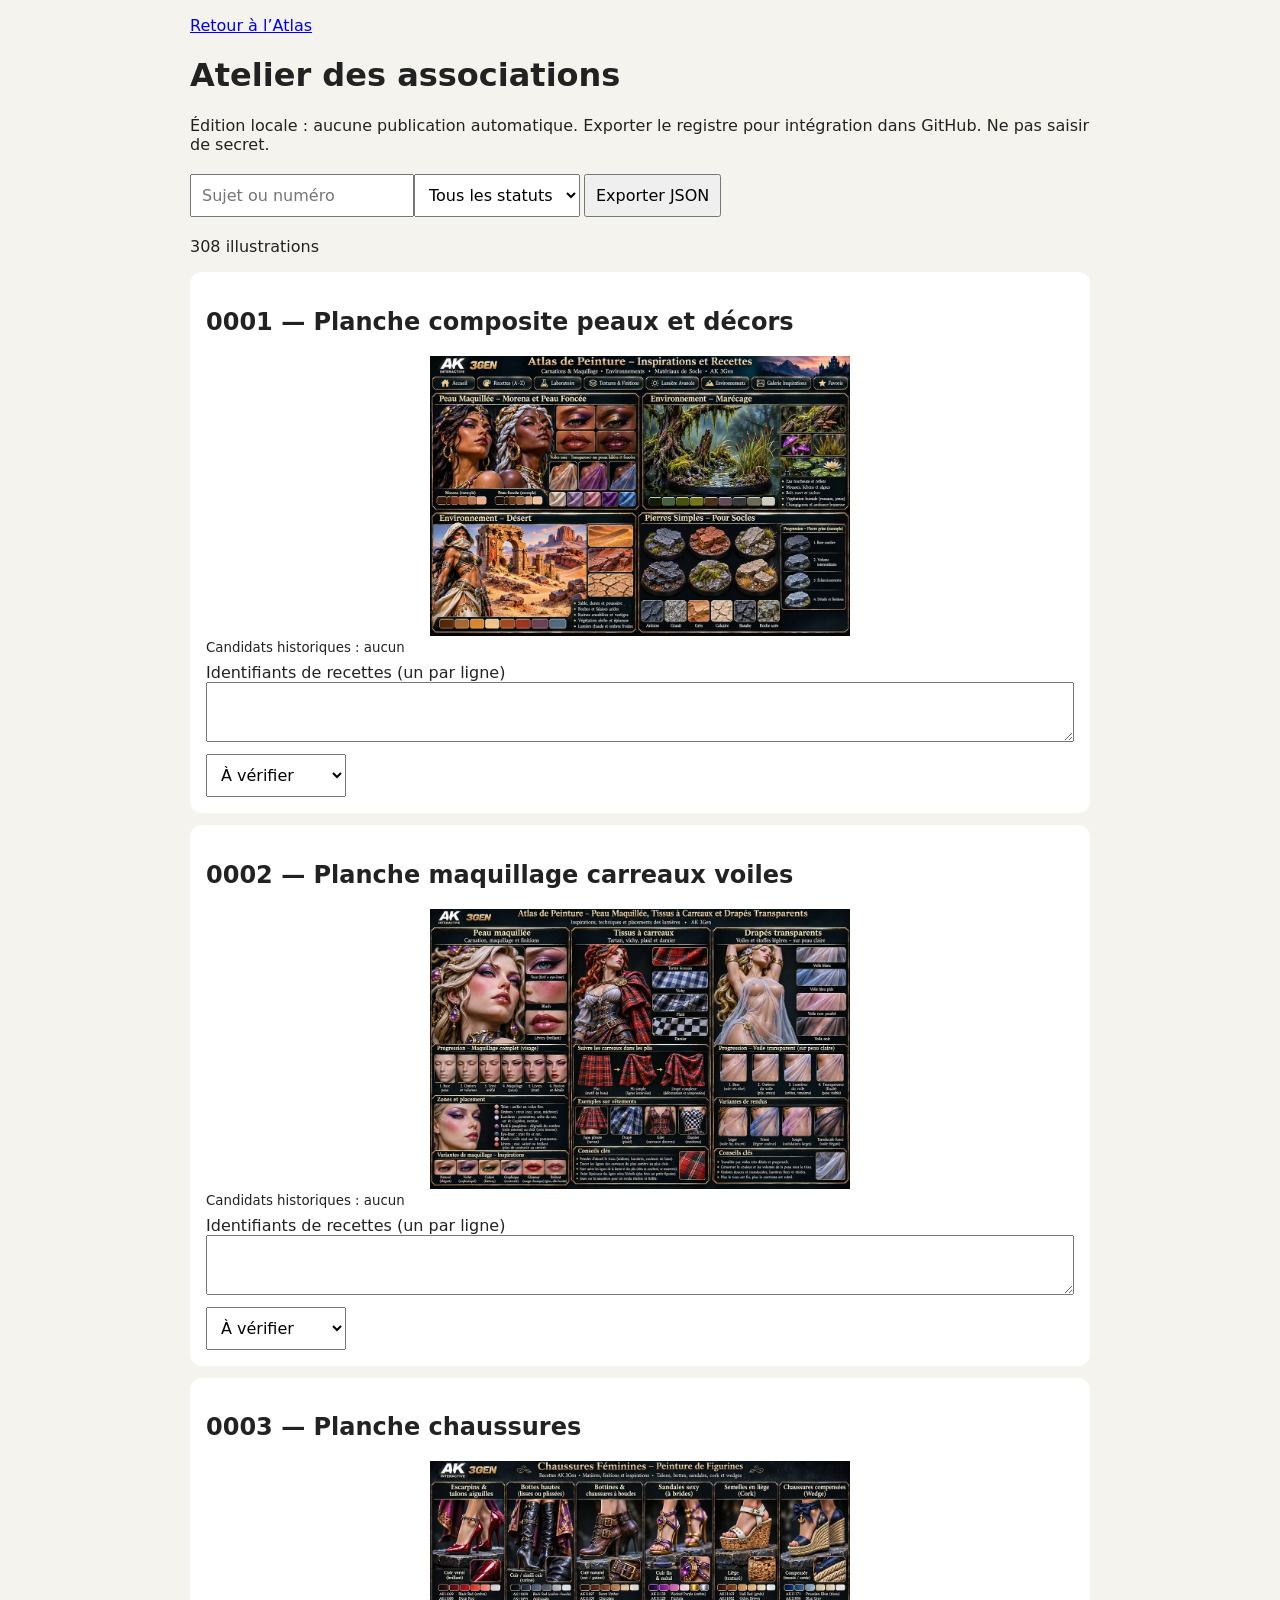
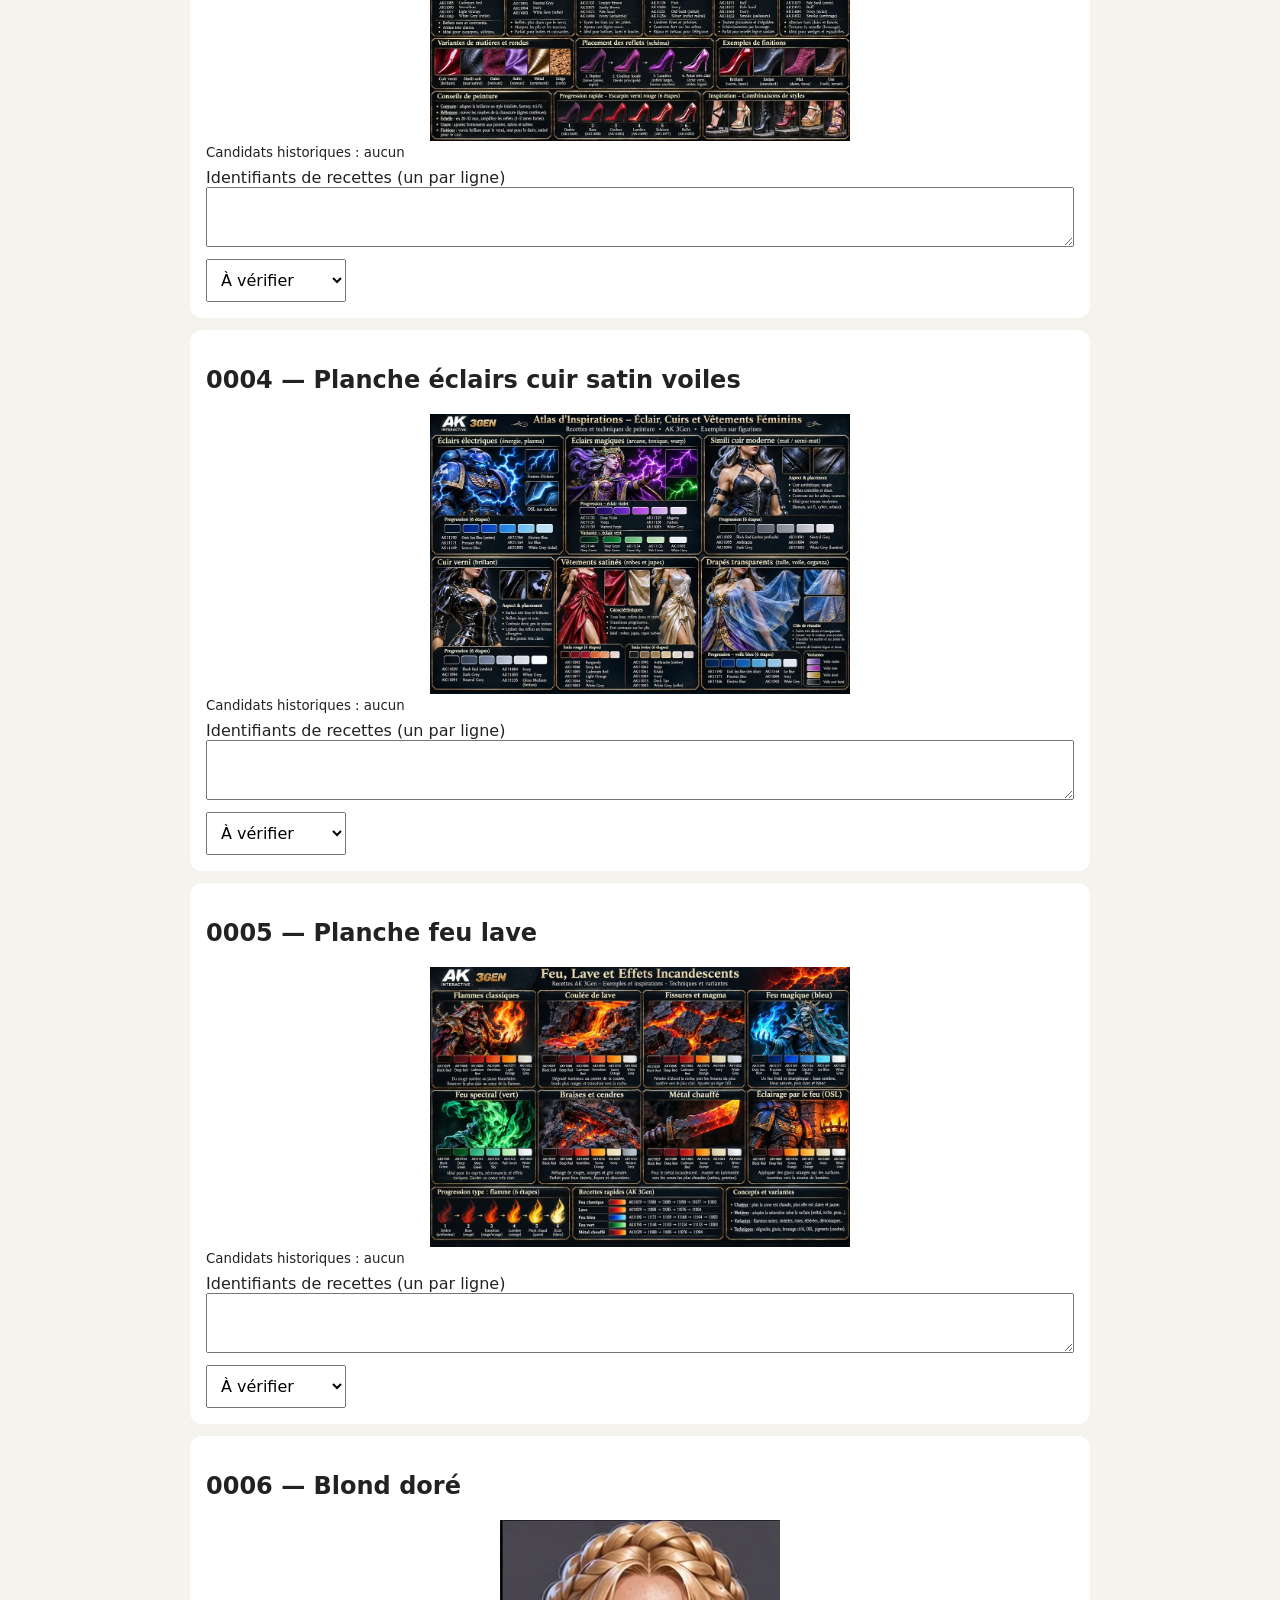
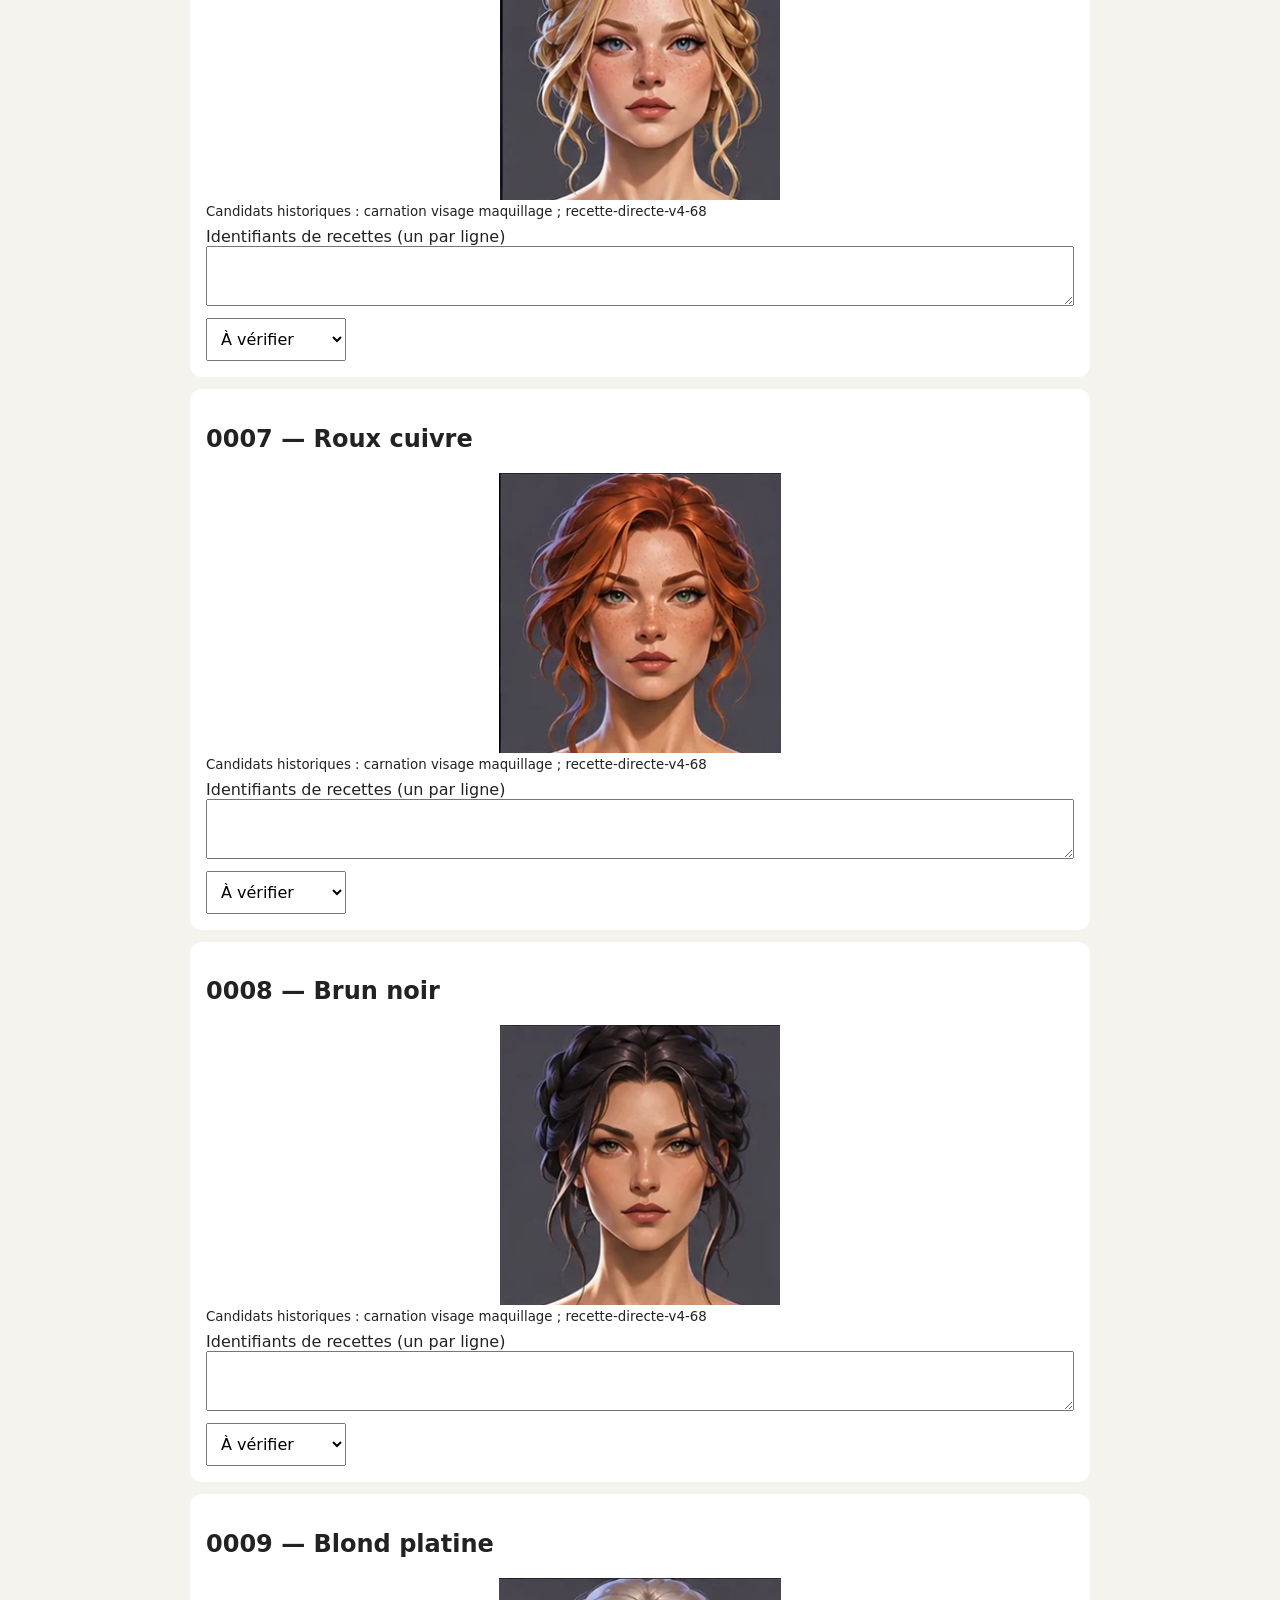
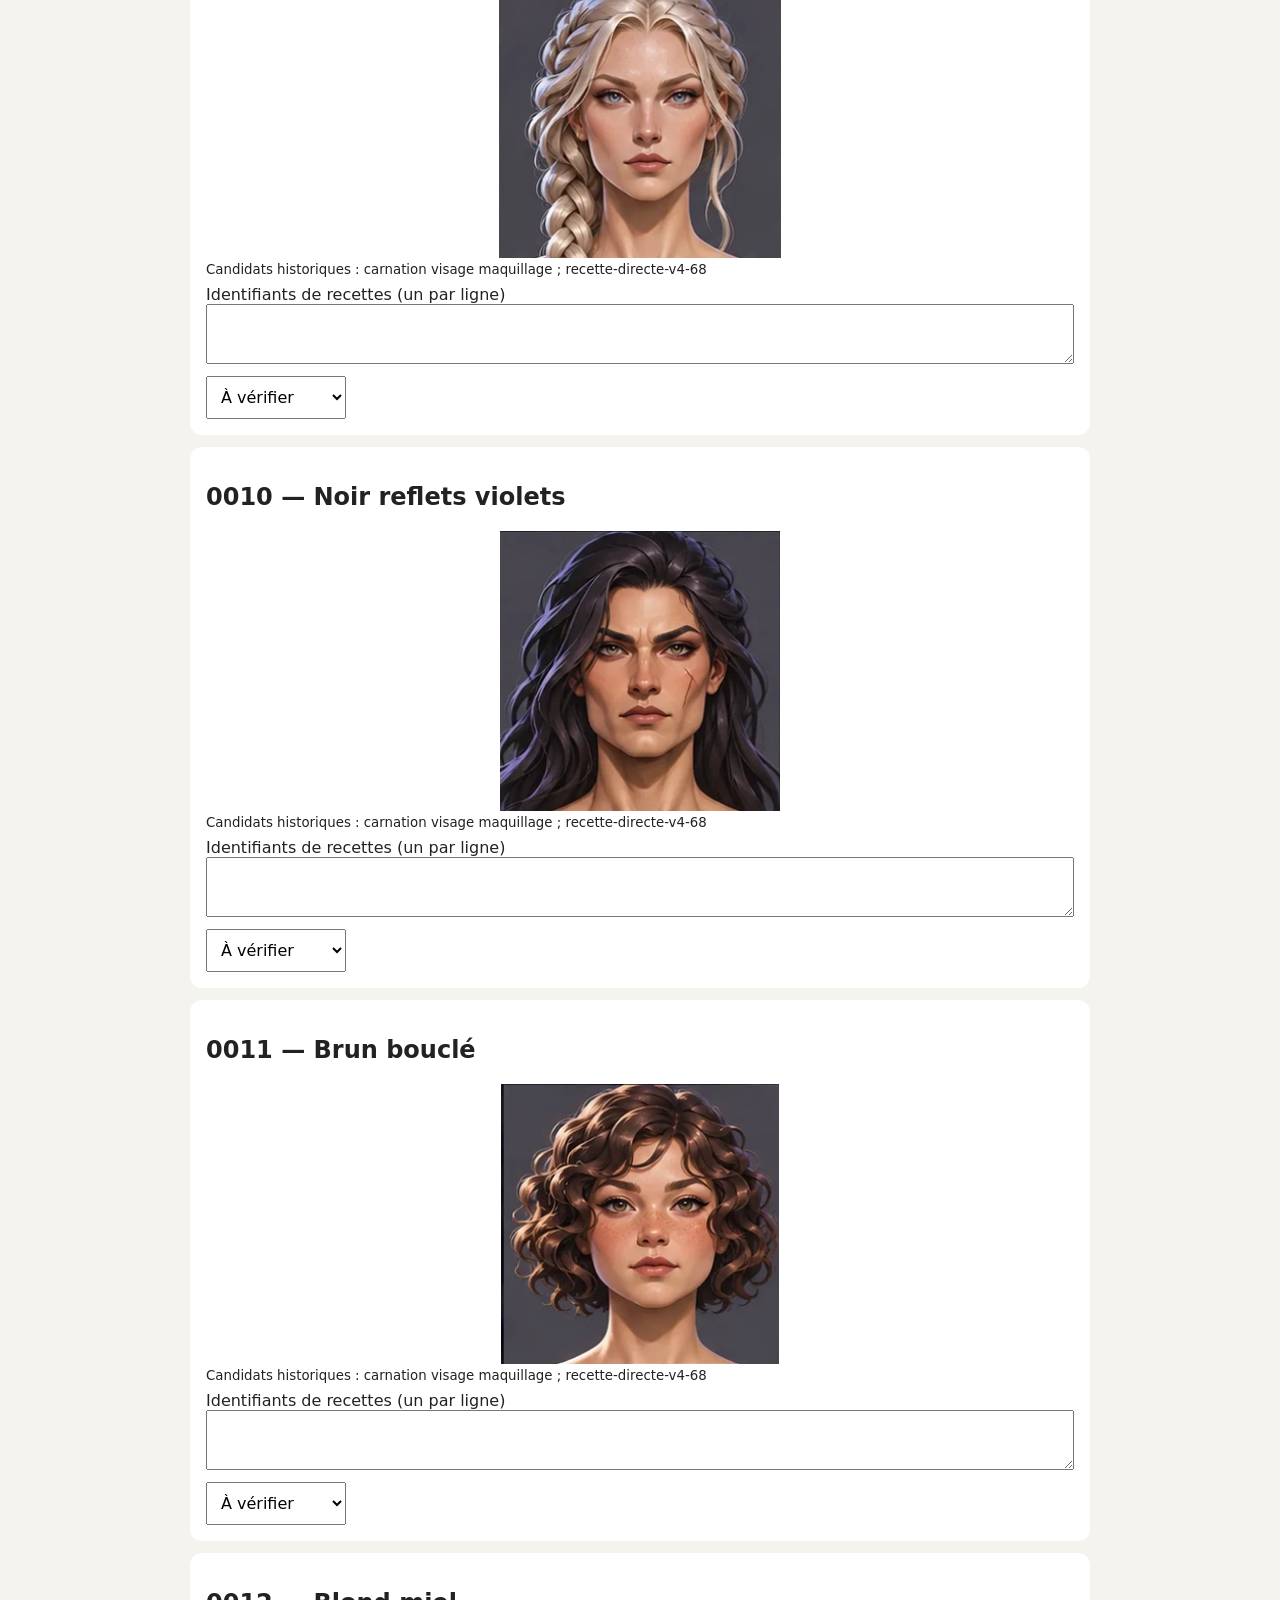
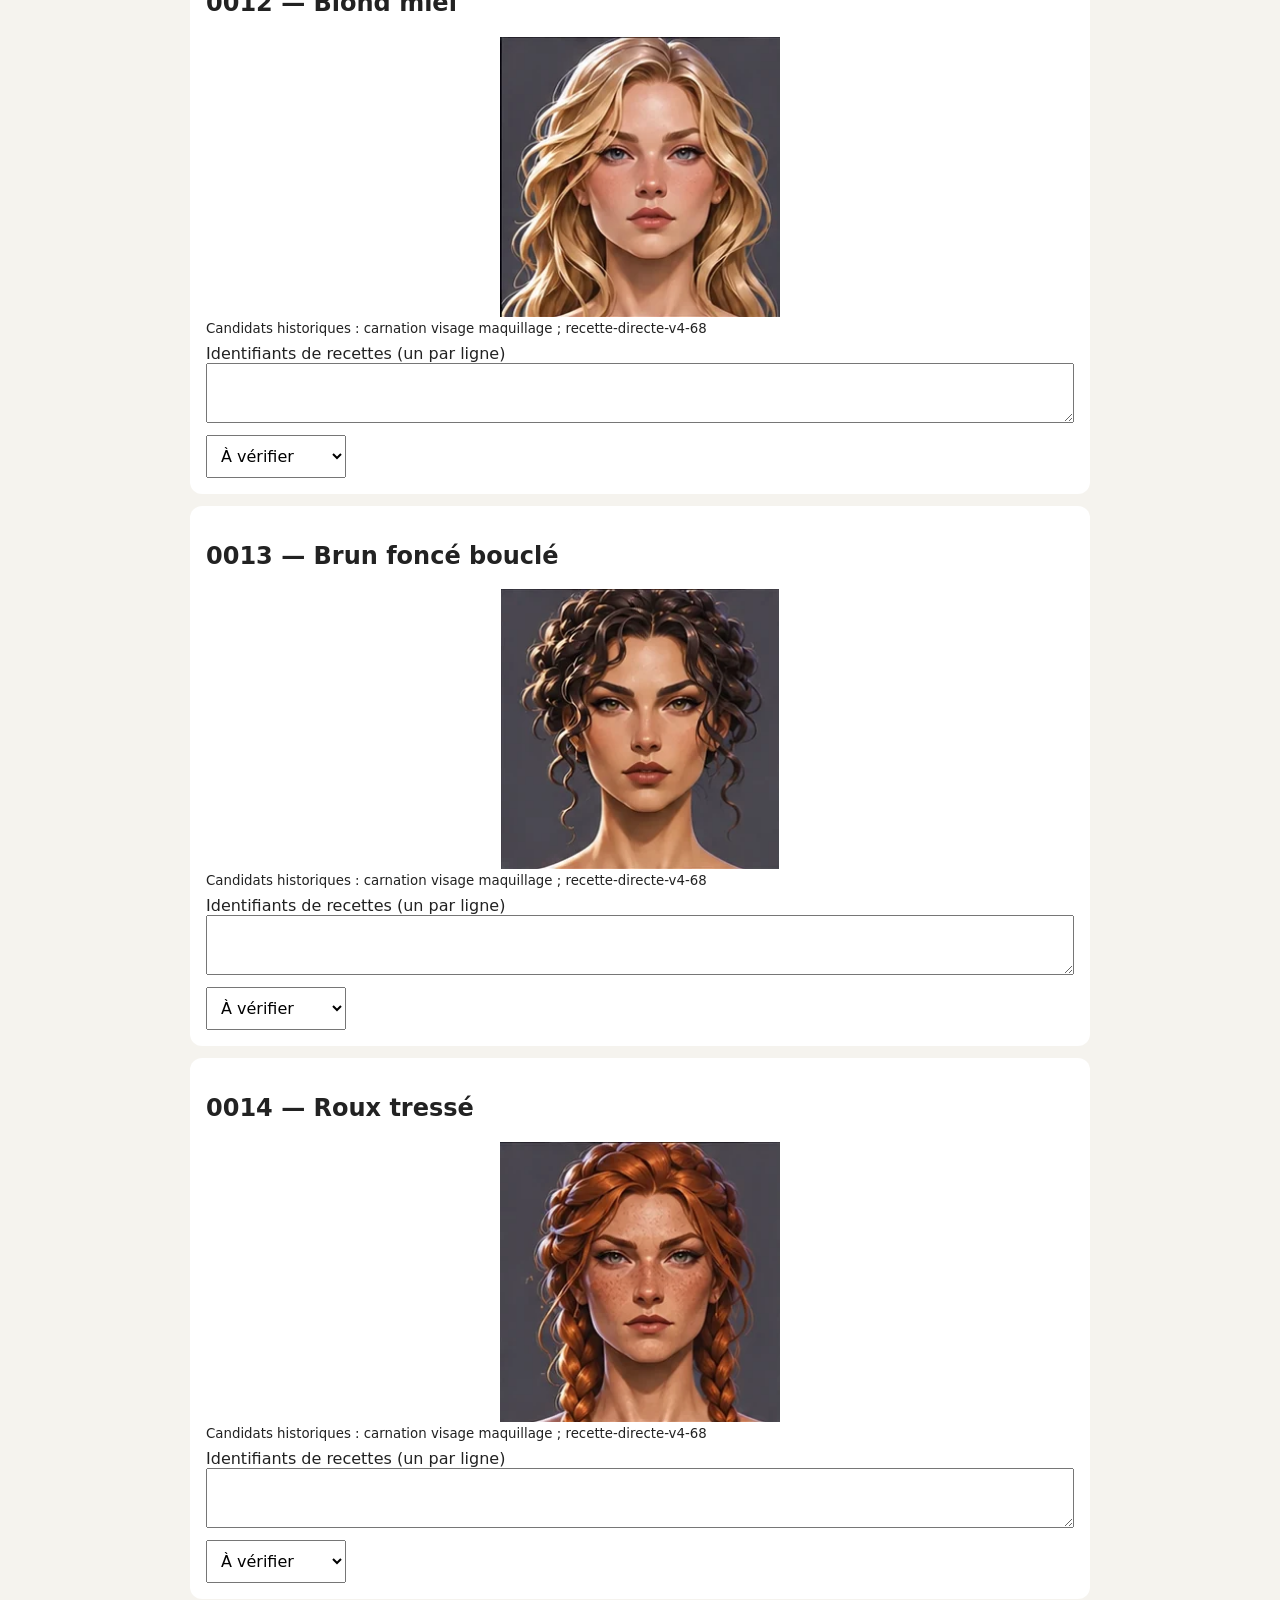
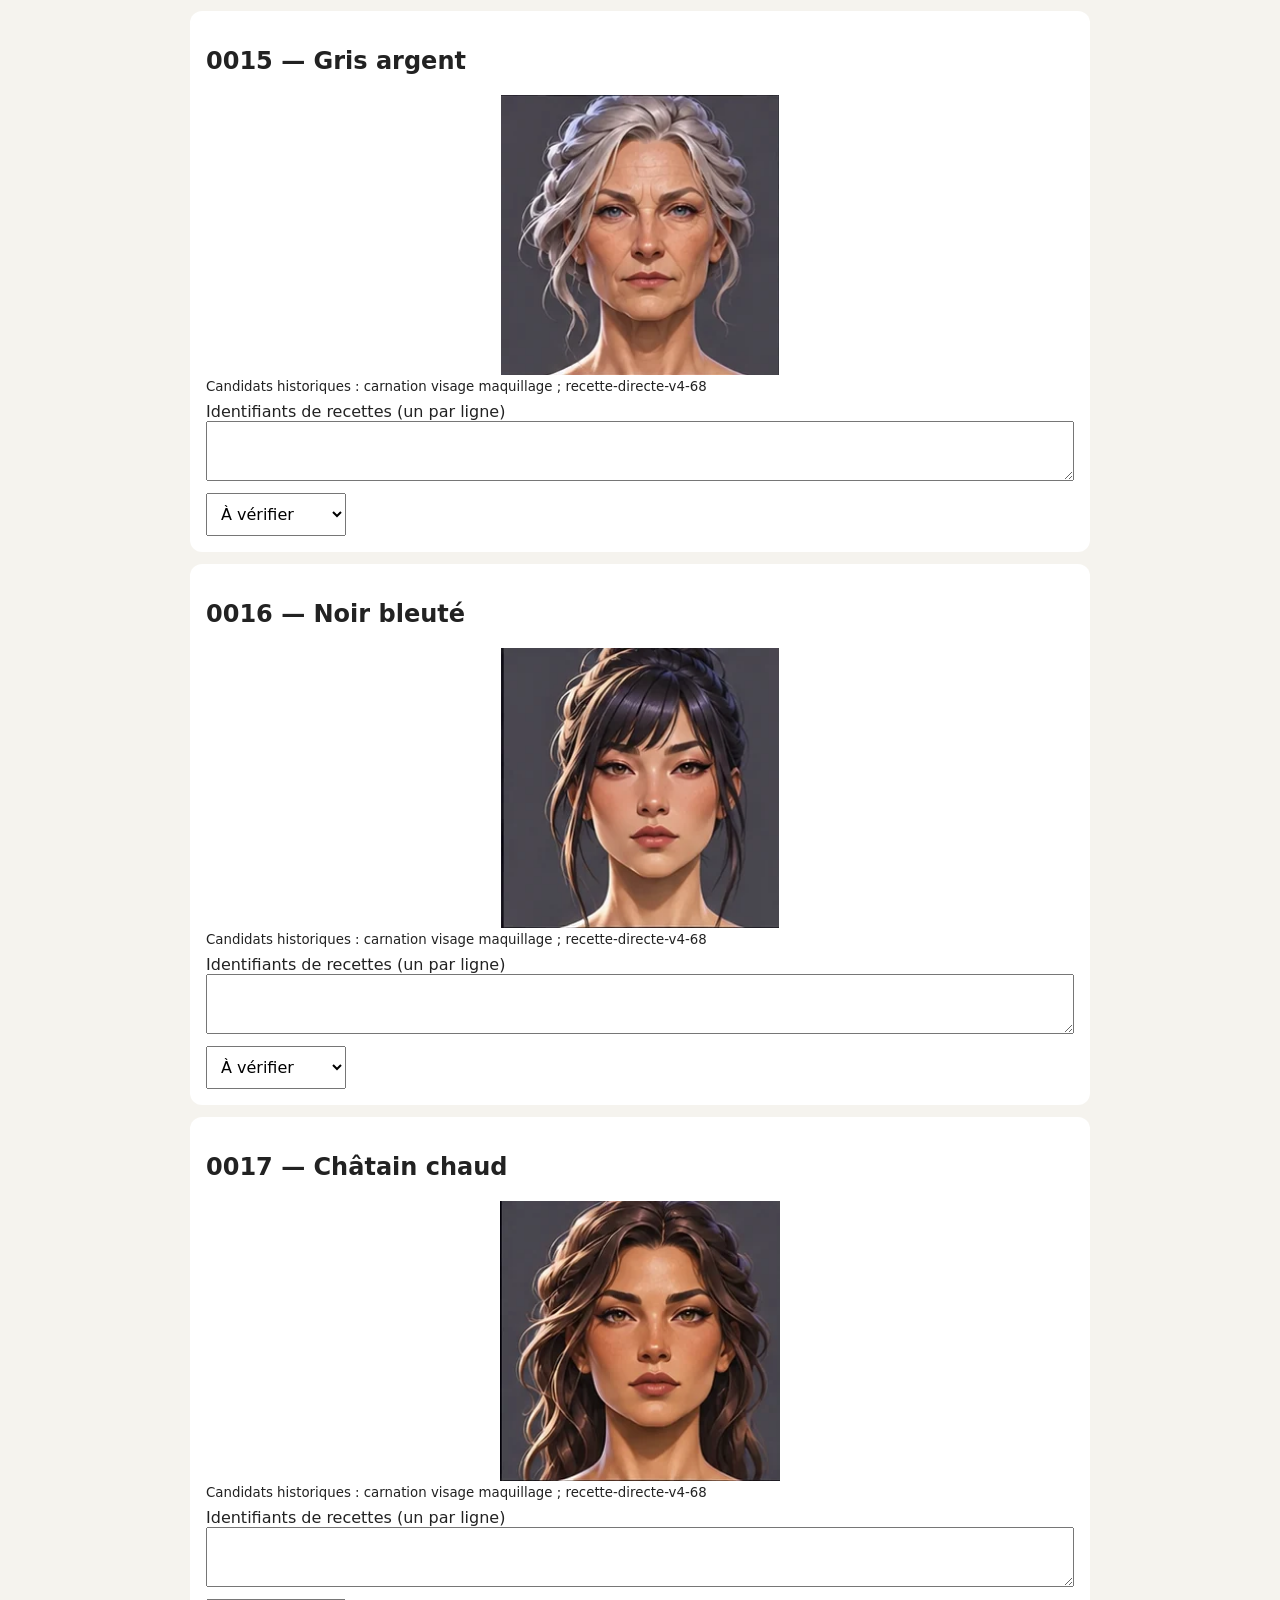
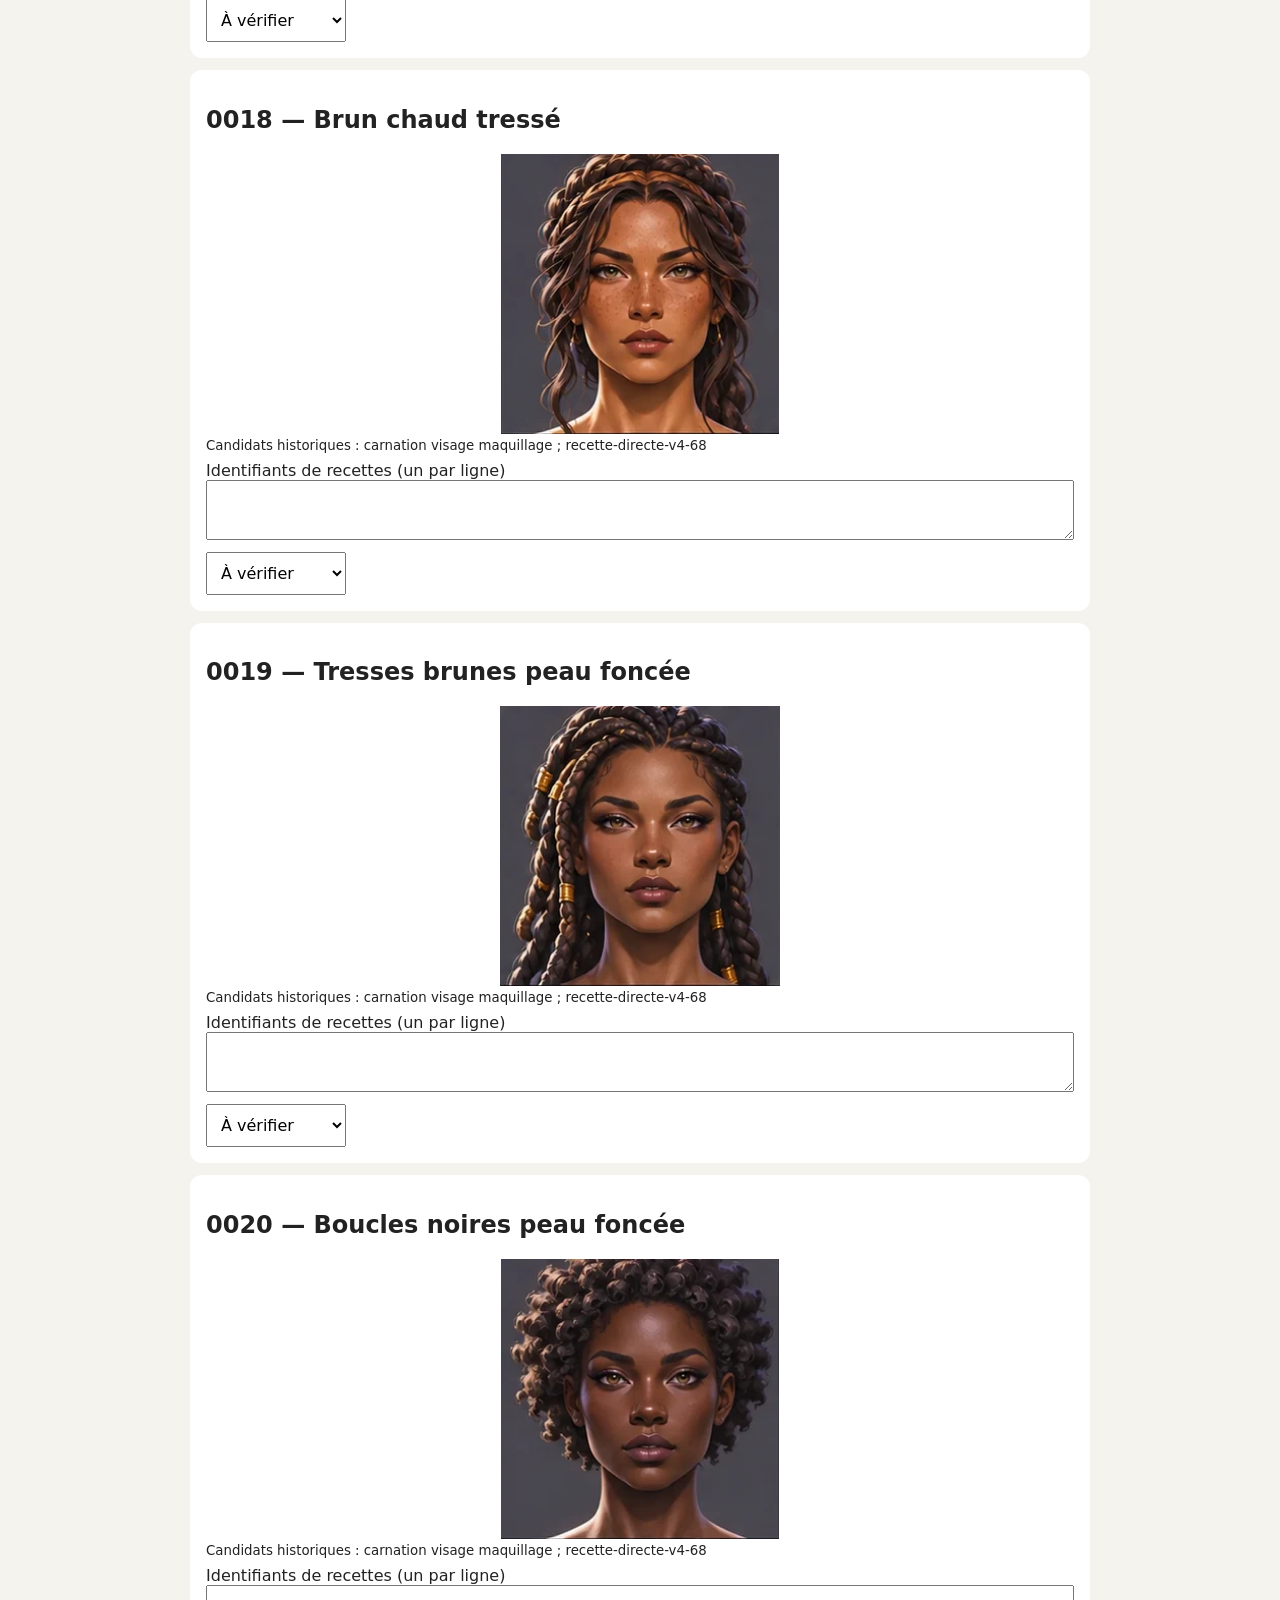
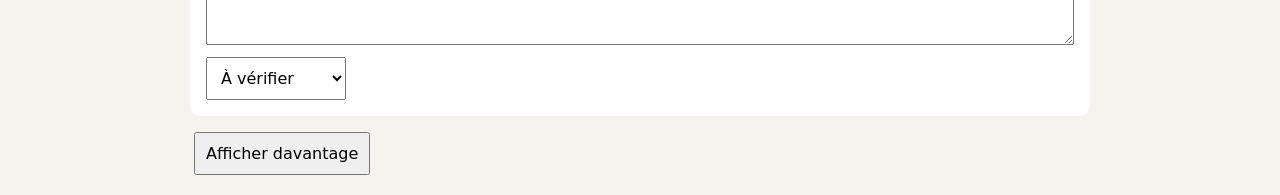
==== atelier.html @ 179d9ee2 "V10: atelier local mobile de gestion des associations et export JSON" ====
<!doctype html><html lang="fr"><meta charset="utf-8"><meta name="viewport" content="width=device-width,initial-scale=1"><title>Atelier — associations Atlas</title><style>body{font:16px system-ui;background:#f5f3ee;color:#222;margin:16px}main{max-width:900px;margin:auto}input,select,button,textarea{font:inherit;padding:10px;max-width:100%;box-sizing:border-box}article{background:white;padding:16px;border-radius:12px;margin:12px 0}img{width:100%;max-height:280px;object-fit:contain}label{display:block;margin:8px 0}textarea{width:100%}button{margin:4px}small{display:block}</style><main><a href="index.html">Retour à l’Atlas</a><h1>Atelier des associations</h1><p>Édition locale : aucune publication automatique. Exporter le registre pour intégration dans GitHub. Ne pas saisir de secret.</p><input id="q" placeholder="Sujet ou numéro"><select id="filter"><option value="">Tous les statuts</option><option value="a_verifier">À vérifier</option><option value="a_completer">À compléter</option><option value="associee">Associée</option><option value="testee">Testée</option><option value="validee">Validée</option></select><button id="export">Exporter JSON</button><p id="count"></p><section id="list"></section><button id="more">Afficher davantage</button></main><script>
(async()=>{const $=id=>document.getElementById(id);let data;try{const response=await fetch('data/illustration-registry.json');if(!response.ok)throw Error(response.status);data=await response.json();const draft=localStorage.getItem('atlas-v10-registry-draft');if(draft){const parsed=JSON.parse(draft);if(parsed.schema===data.schema&&parsed.records.length===data.records.length)data=parsed;}}catch(e){$('count').textContent='Chargement impossible : '+e.message;return;}let limit=20;const save=()=>{try{localStorage.setItem('atlas-v10-registry-draft',JSON.stringify(data));}catch(e){$('count').textContent='Stockage local indisponible : exporter avant de quitter.';}};const statuses={a_verifier:'À vérifier',a_completer:'À compléter',associee:'Associée',testee:'Testée',validee:'Validée'};function render(){const q=$('q').value.toLowerCase();const rows=data.records.filter(r=>(r.id+' '+r.subject).toLowerCase().includes(q)&&(!$('filter').value||r.status===$('filter').value));$('count').textContent=rows.length+' illustrations';$('list').replaceChildren();for(const r of rows.slice(0,limit)){const a=document.createElement('article'),h=document.createElement('h2');h.textContent=r.assetPrefix+' — '+r.subject;a.append(h);for(const src of r.assets){const im=document.createElement('img');im.src=src;im.alt=r.subject;im.loading='lazy';a.append(im);}const c=document.createElement('small');c.textContent='Candidats historiques : '+(r.legacyCandidates.map(x=>x.anchor||x.query).join(' ; ')||'aucun');a.append(c);const l=document.createElement('label');l.textContent='Identifiants de recettes (un par ligne)';const input=document.createElement('textarea');input.value=r.recipeIds.join('\n');input.onchange=()=>{r.recipeIds=input.value.split('\n').map(x=>x.trim()).filter(Boolean);save();};l.append(input);a.append(l);const st=document.createElement('select');for(const [k,v] of Object.entries(statuses))st.add(new Option(v,k));st.value=r.status;st.onchange=()=>{r.status=st.value;save();};a.append(st);$('list').append(a);}$('more').hidden=rows.length<=limit;} $('q').oninput=$('filter').onchange=()=>{limit=20;render();};$('more').onclick=()=>{limit+=20;render();};$('export').onclick=()=>{const url=URL.createObjectURL(new Blob([JSON.stringify(data,null,2)],{type:'application/json'}));const a=document.createElement('a');a.href=url;a.download='illustration-registry.json';a.click();setTimeout(()=>URL.revokeObjectURL(url),1000);};render();})();
</script></html>
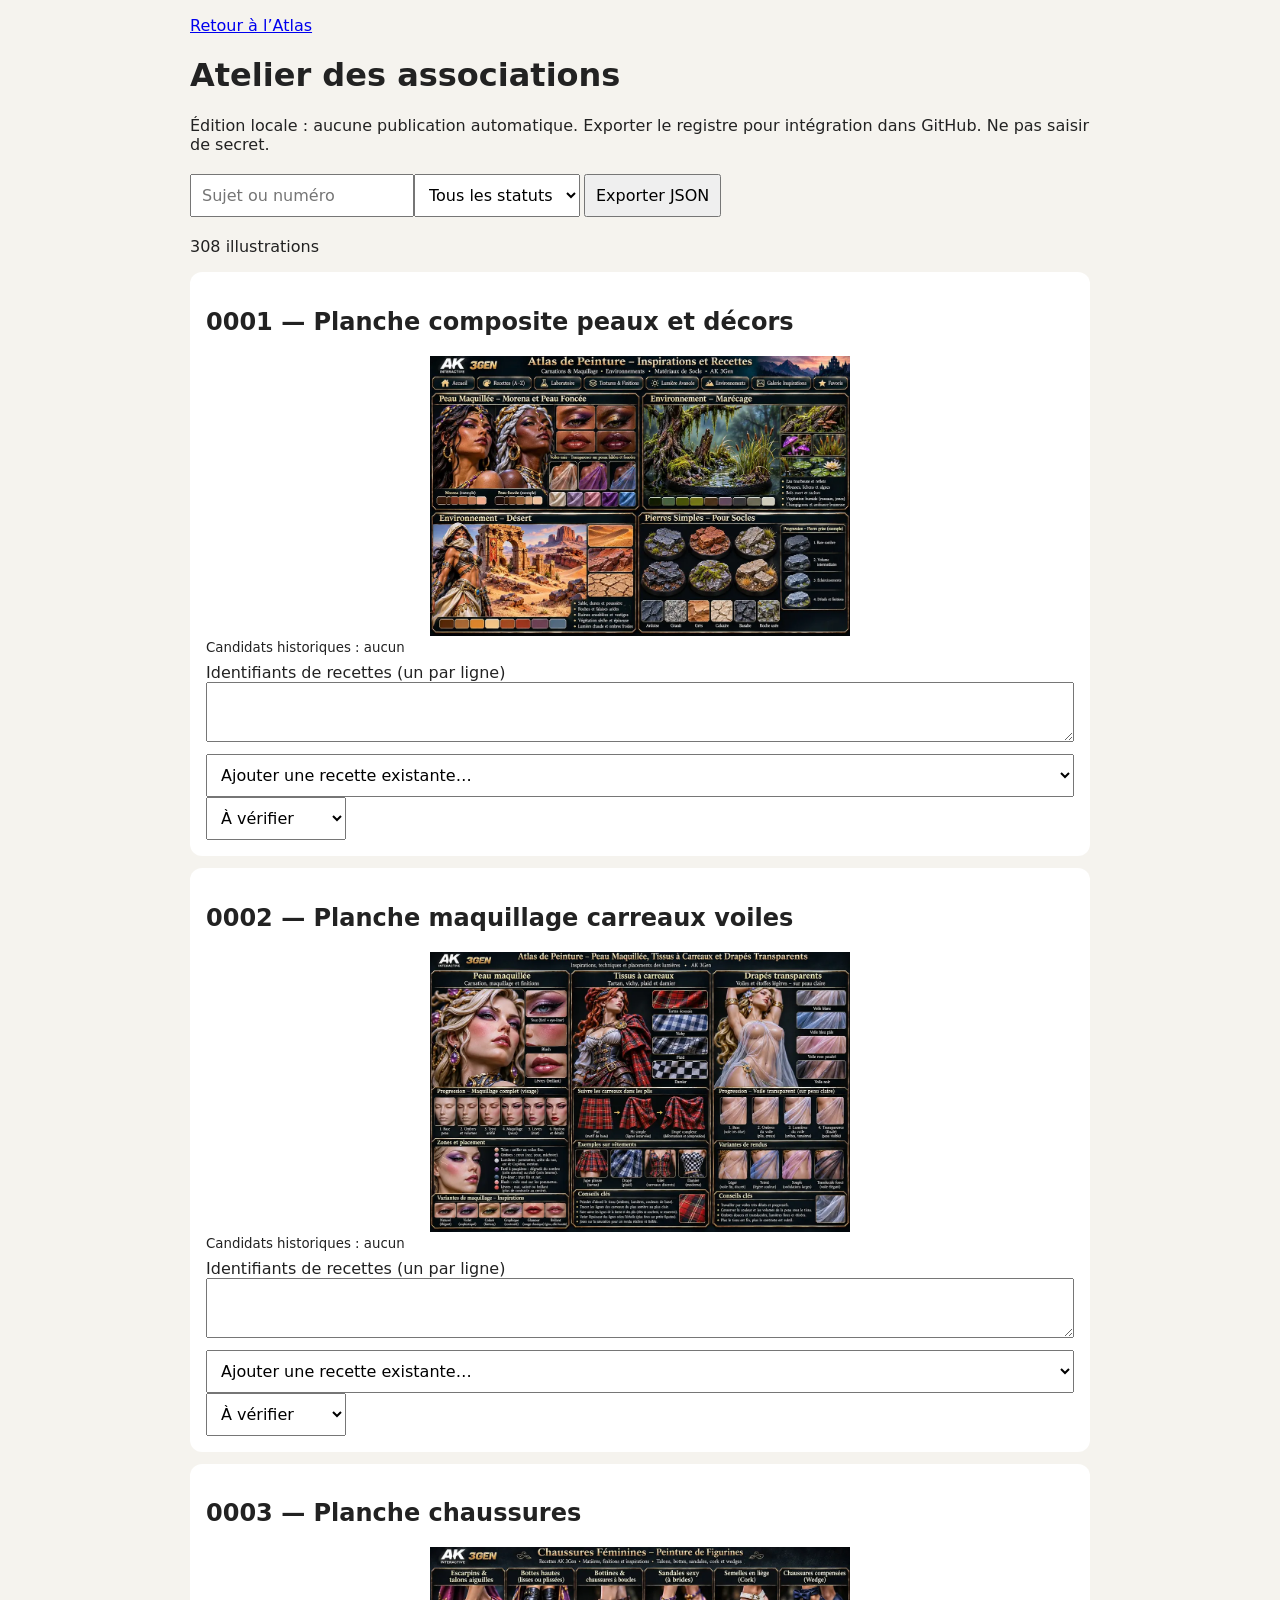
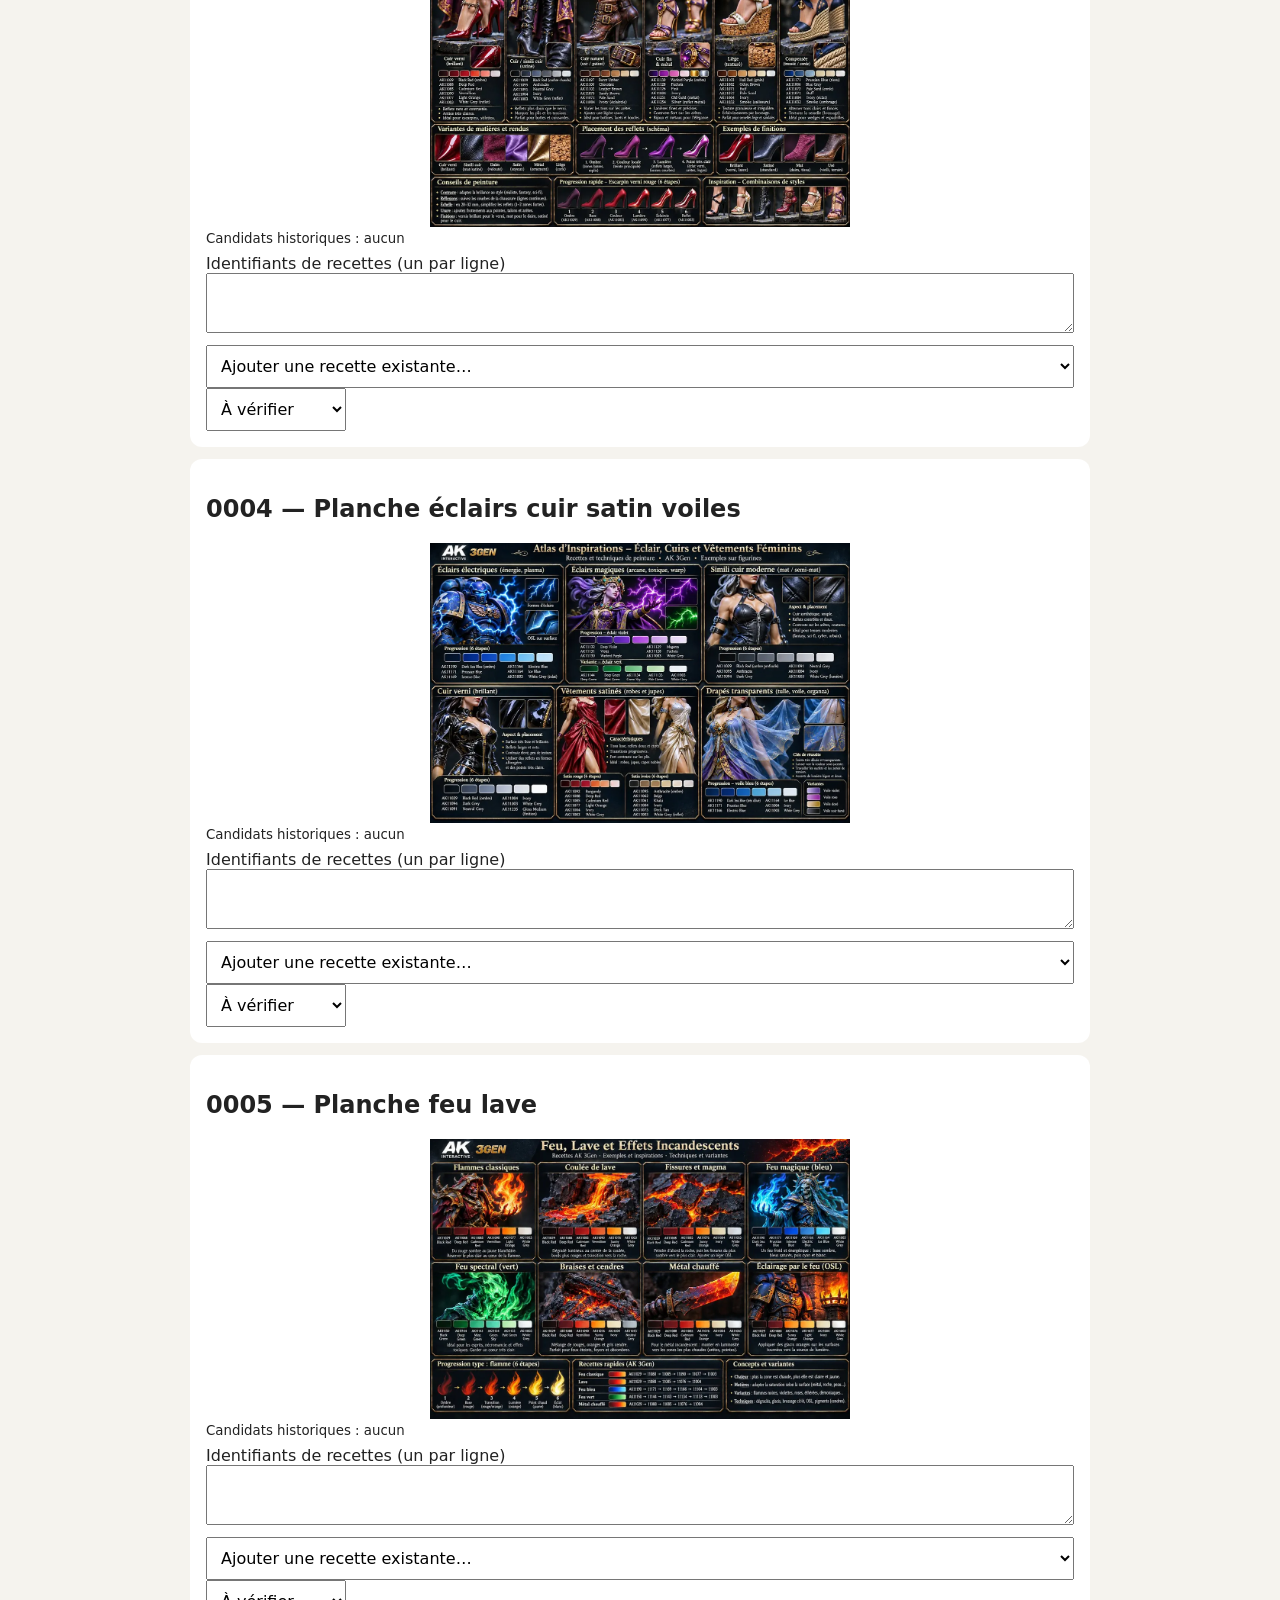
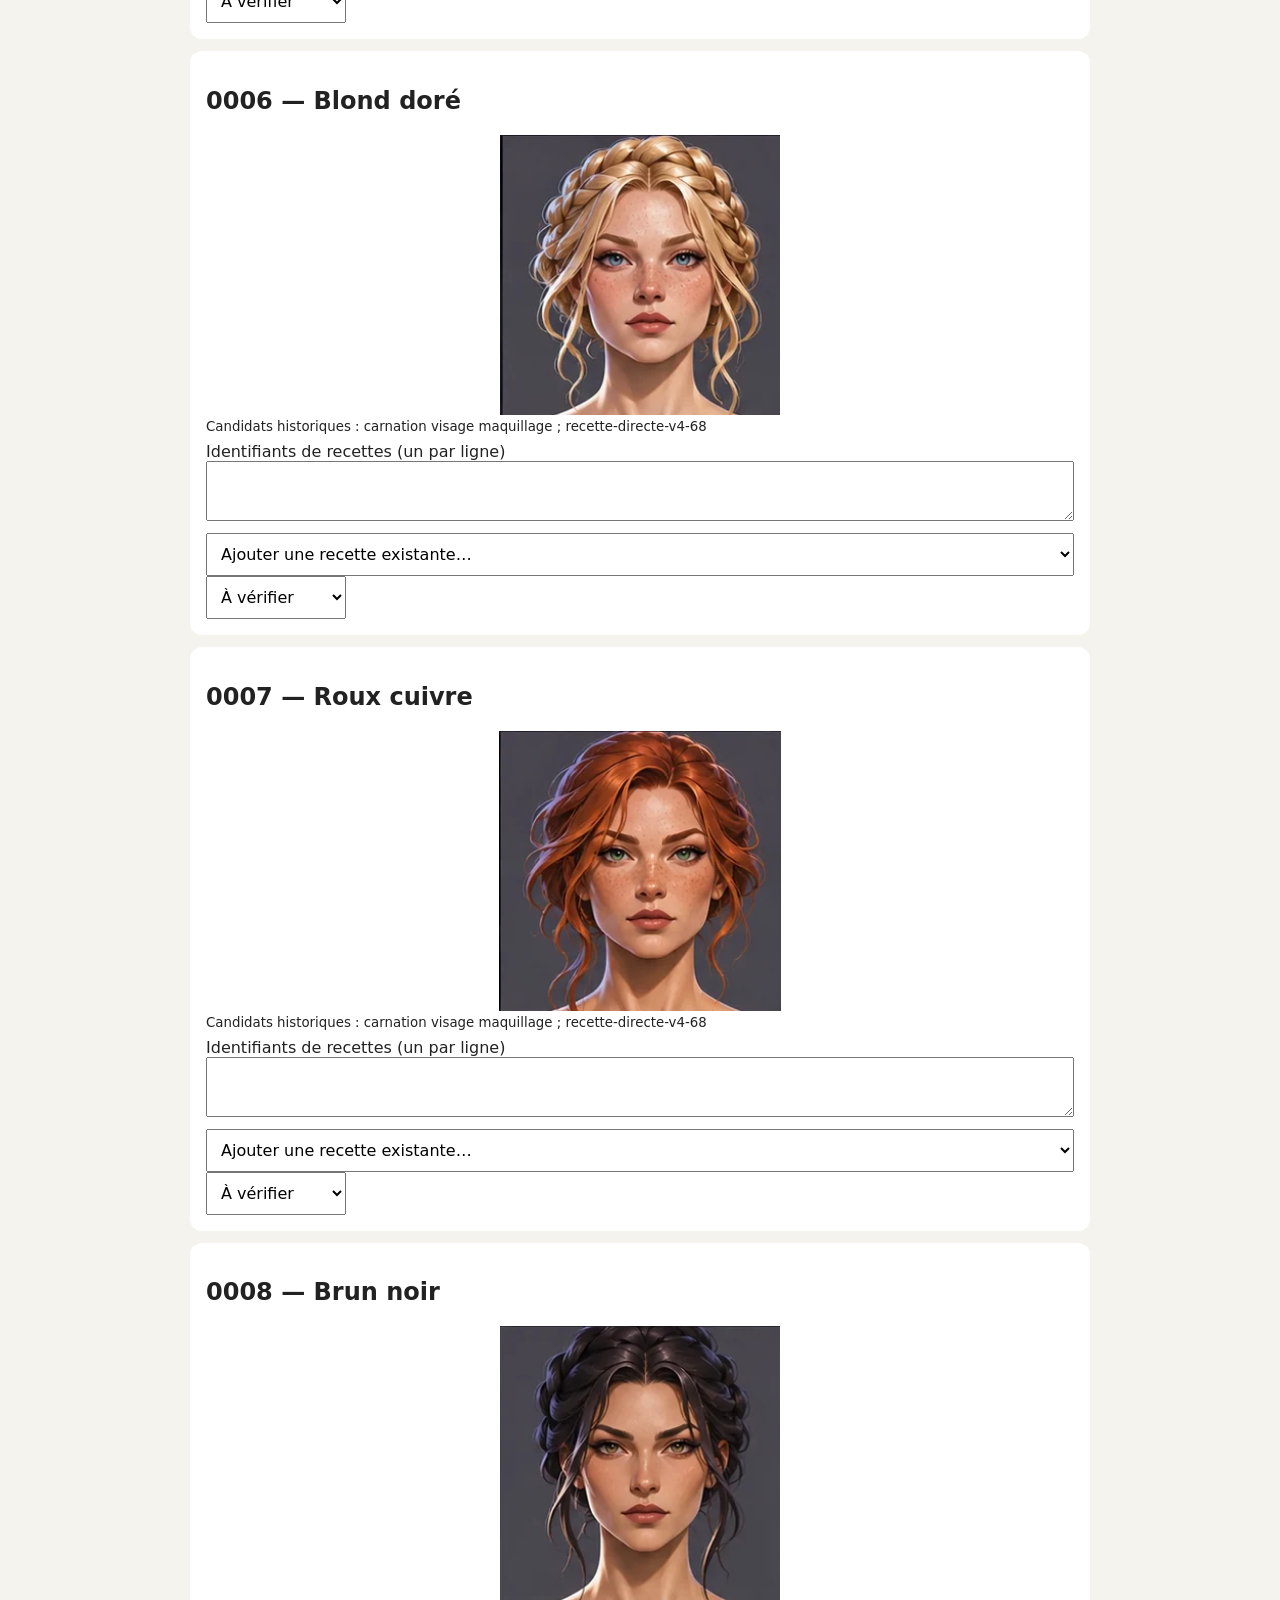
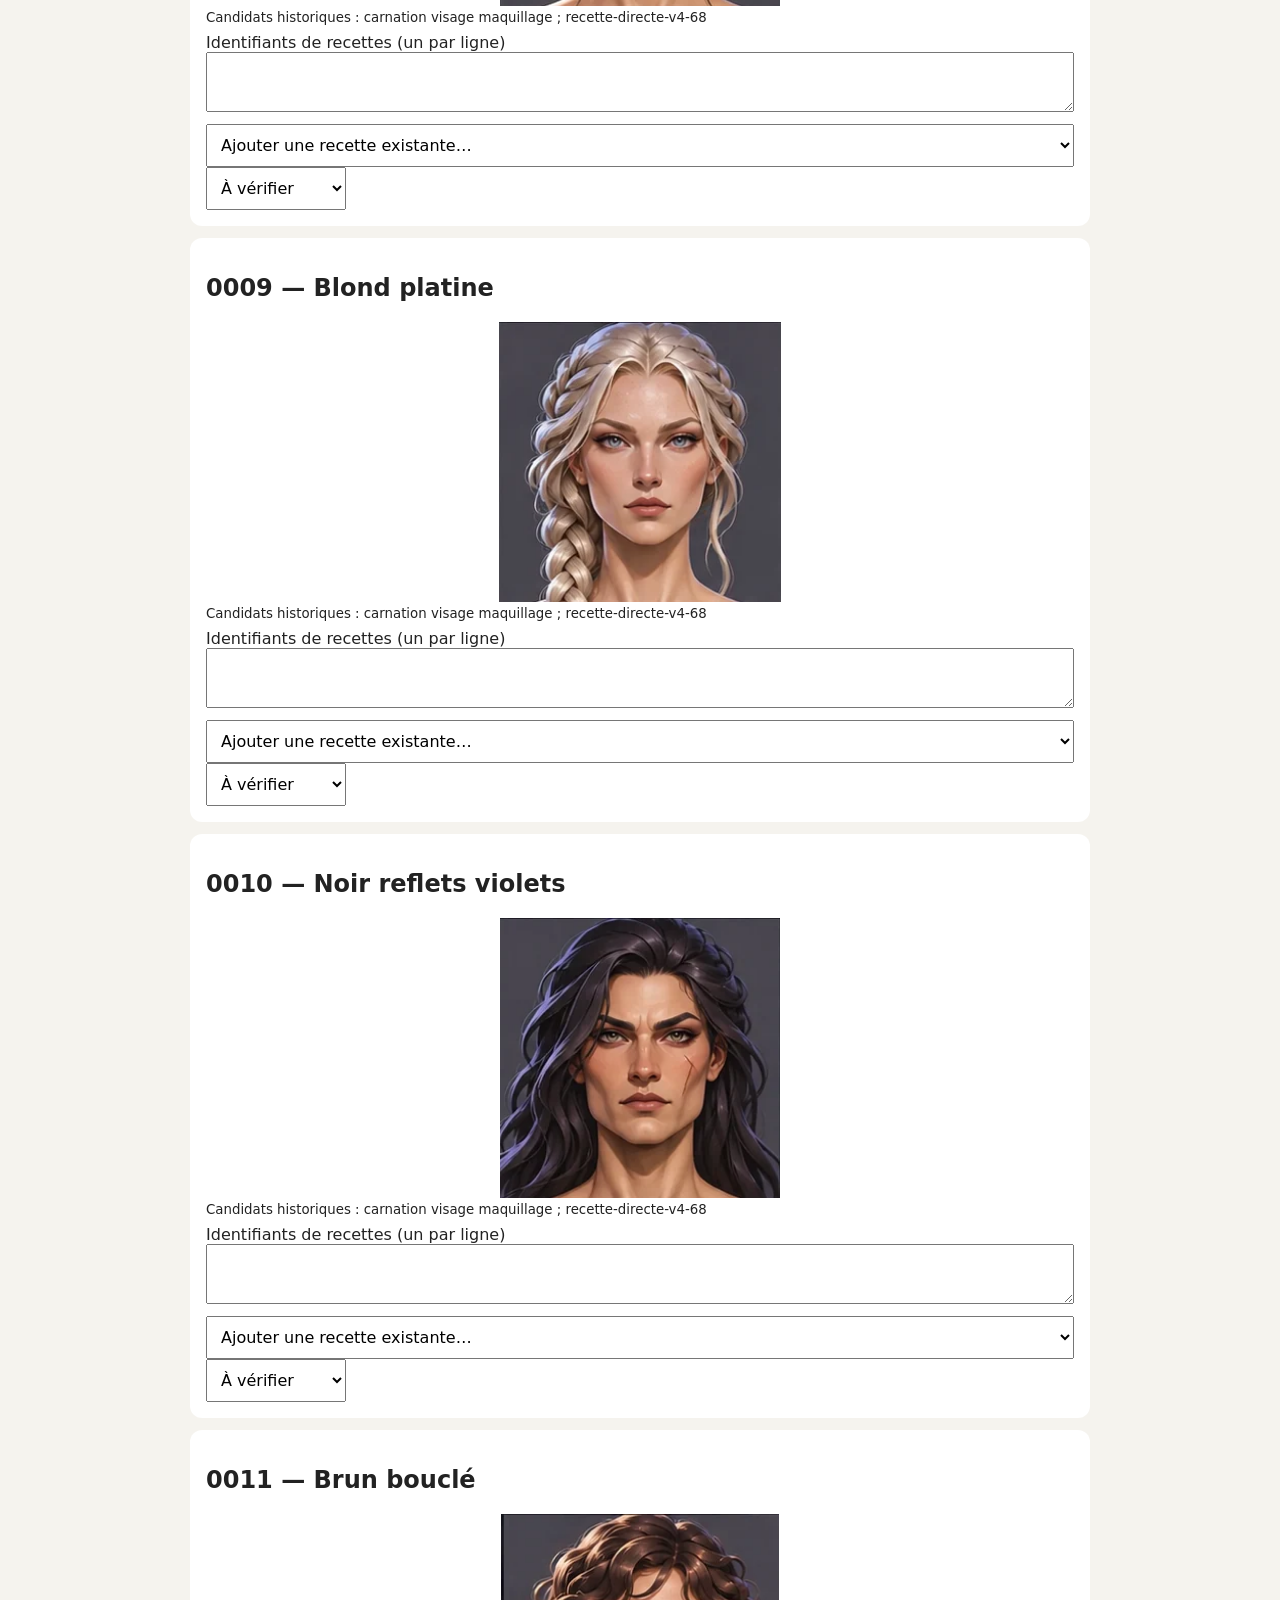
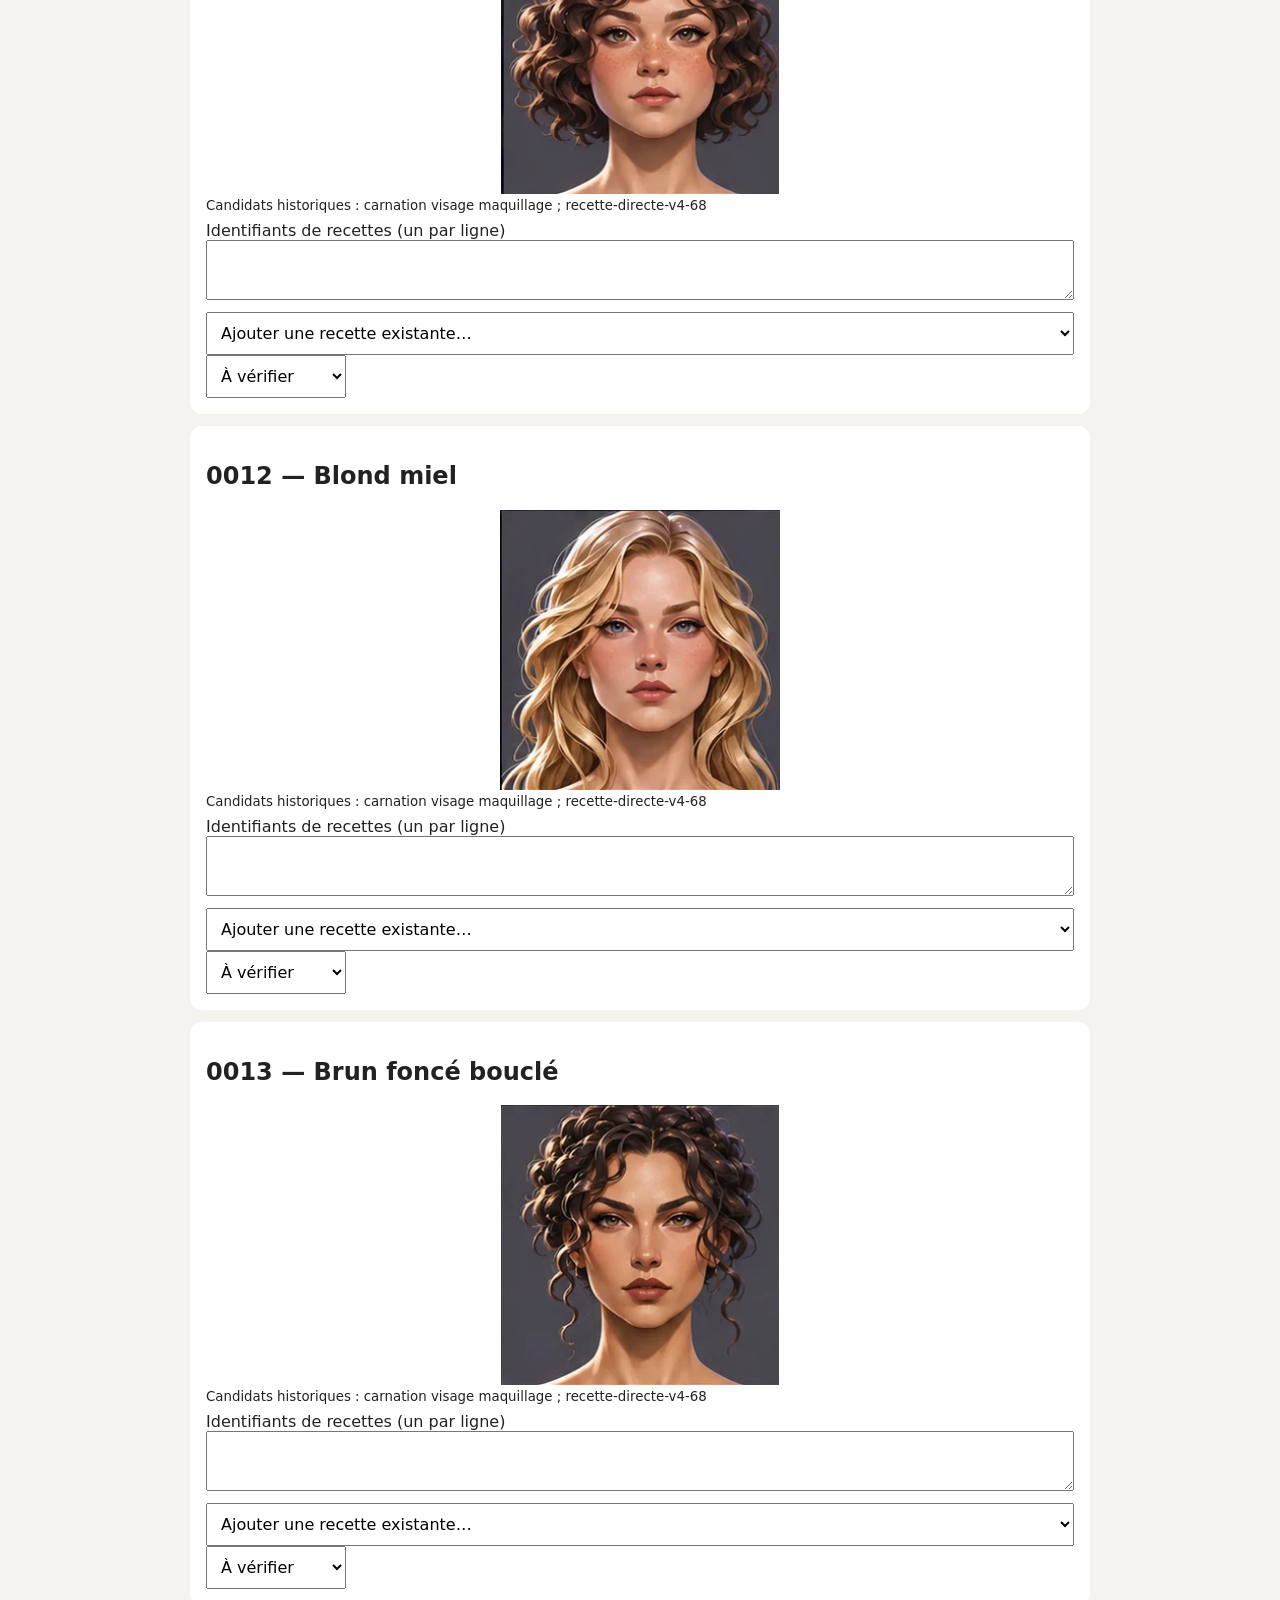
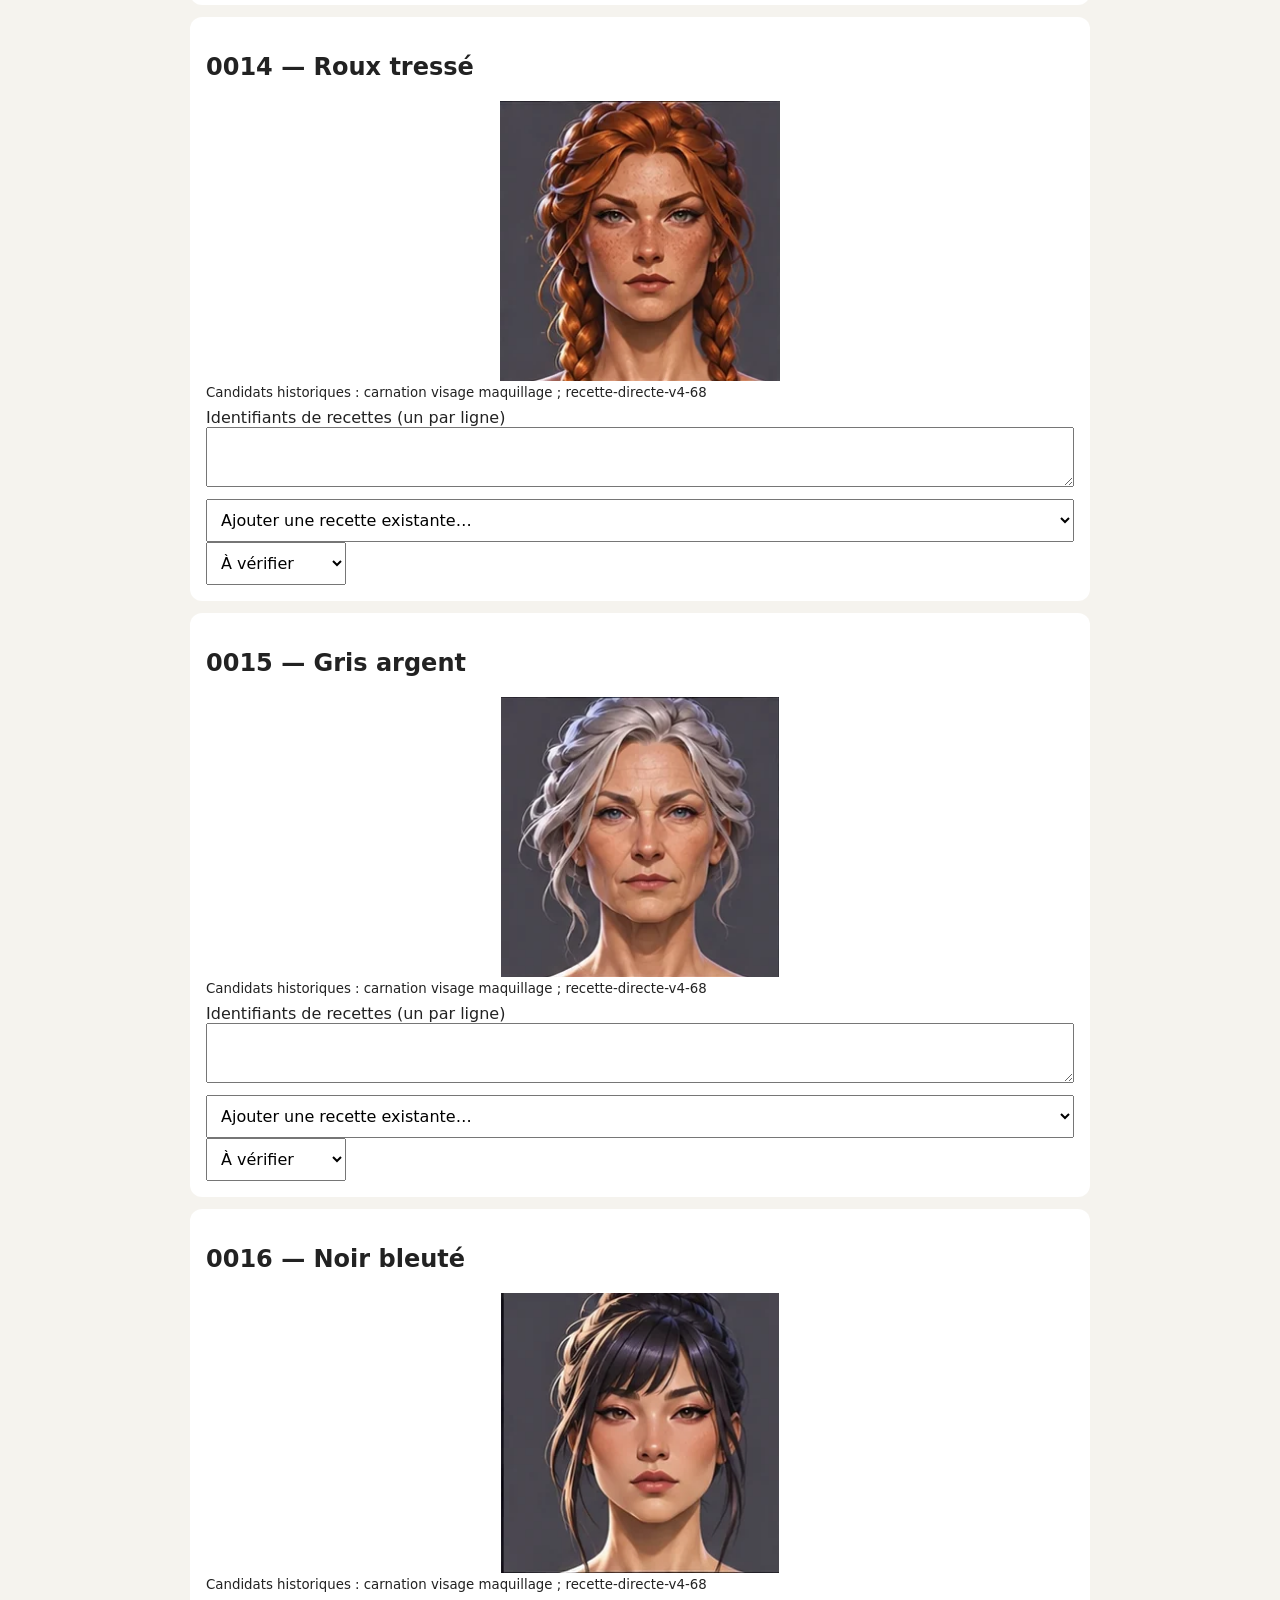
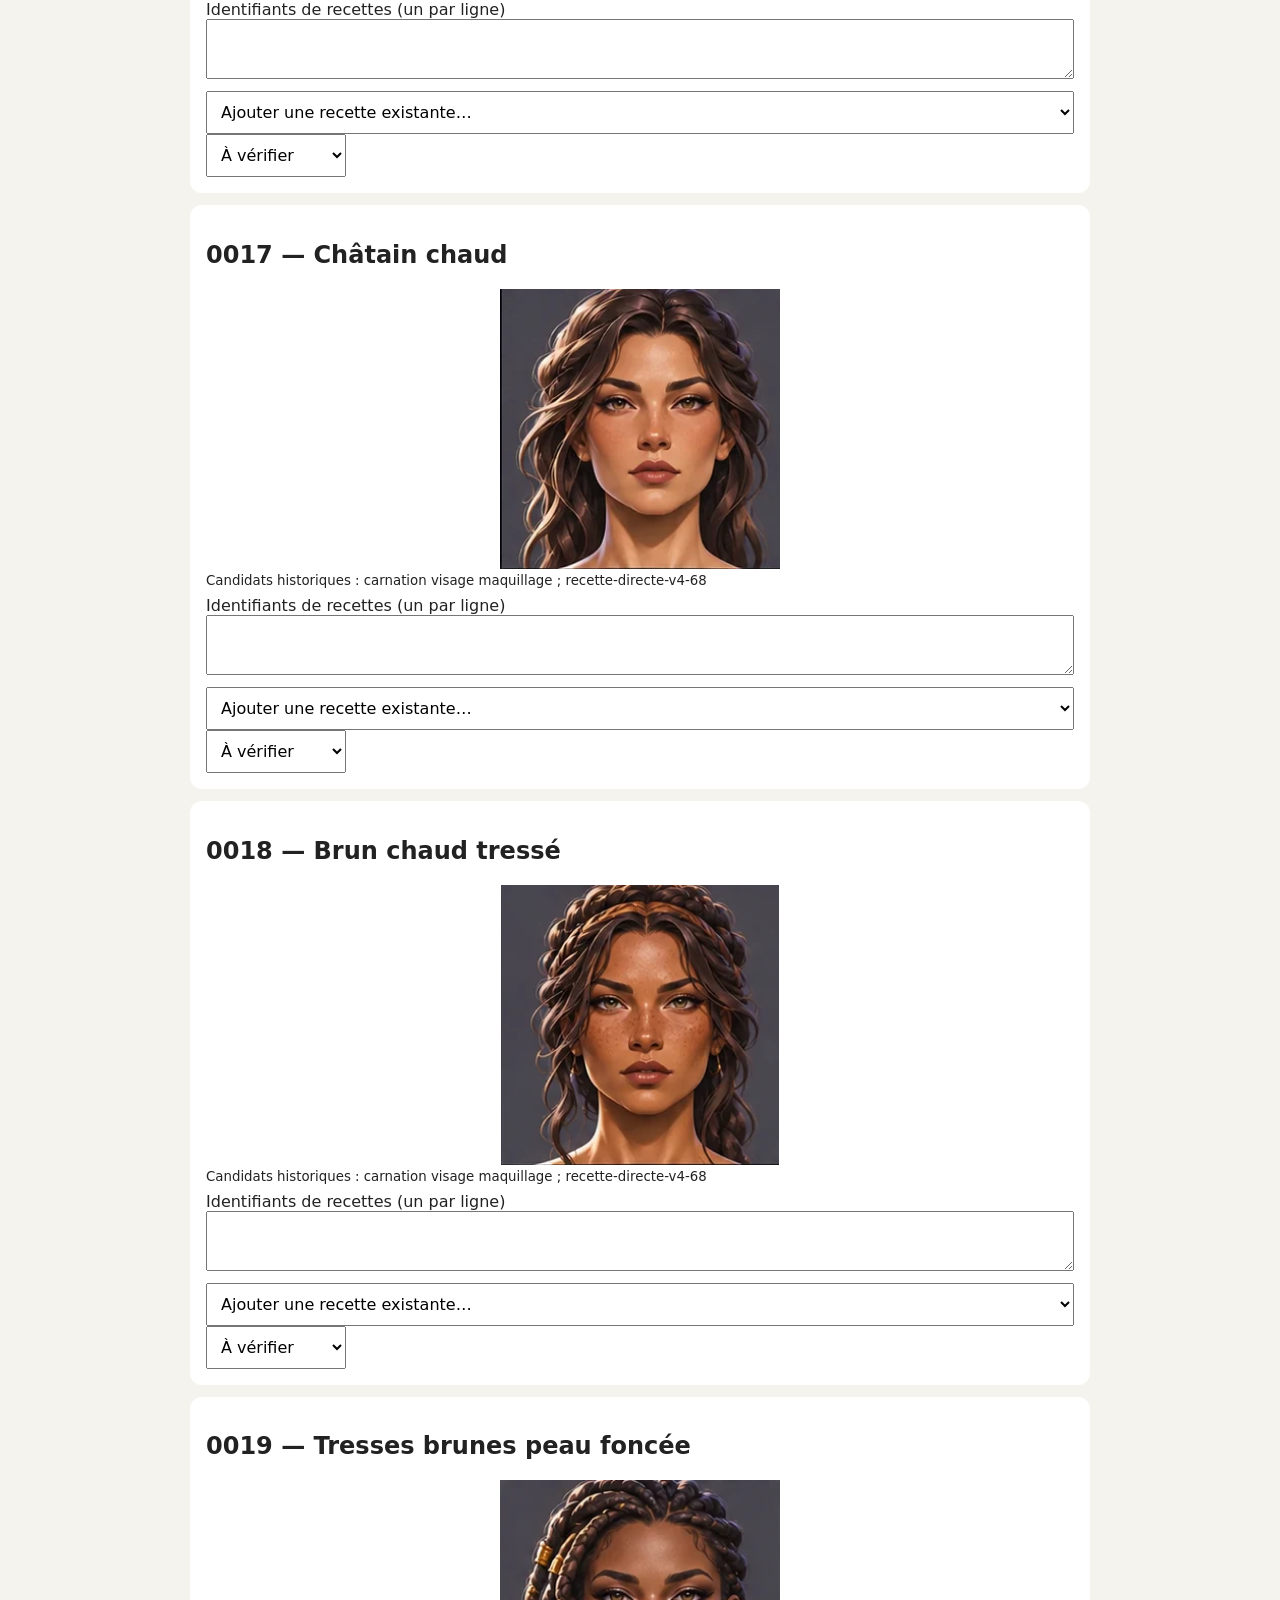
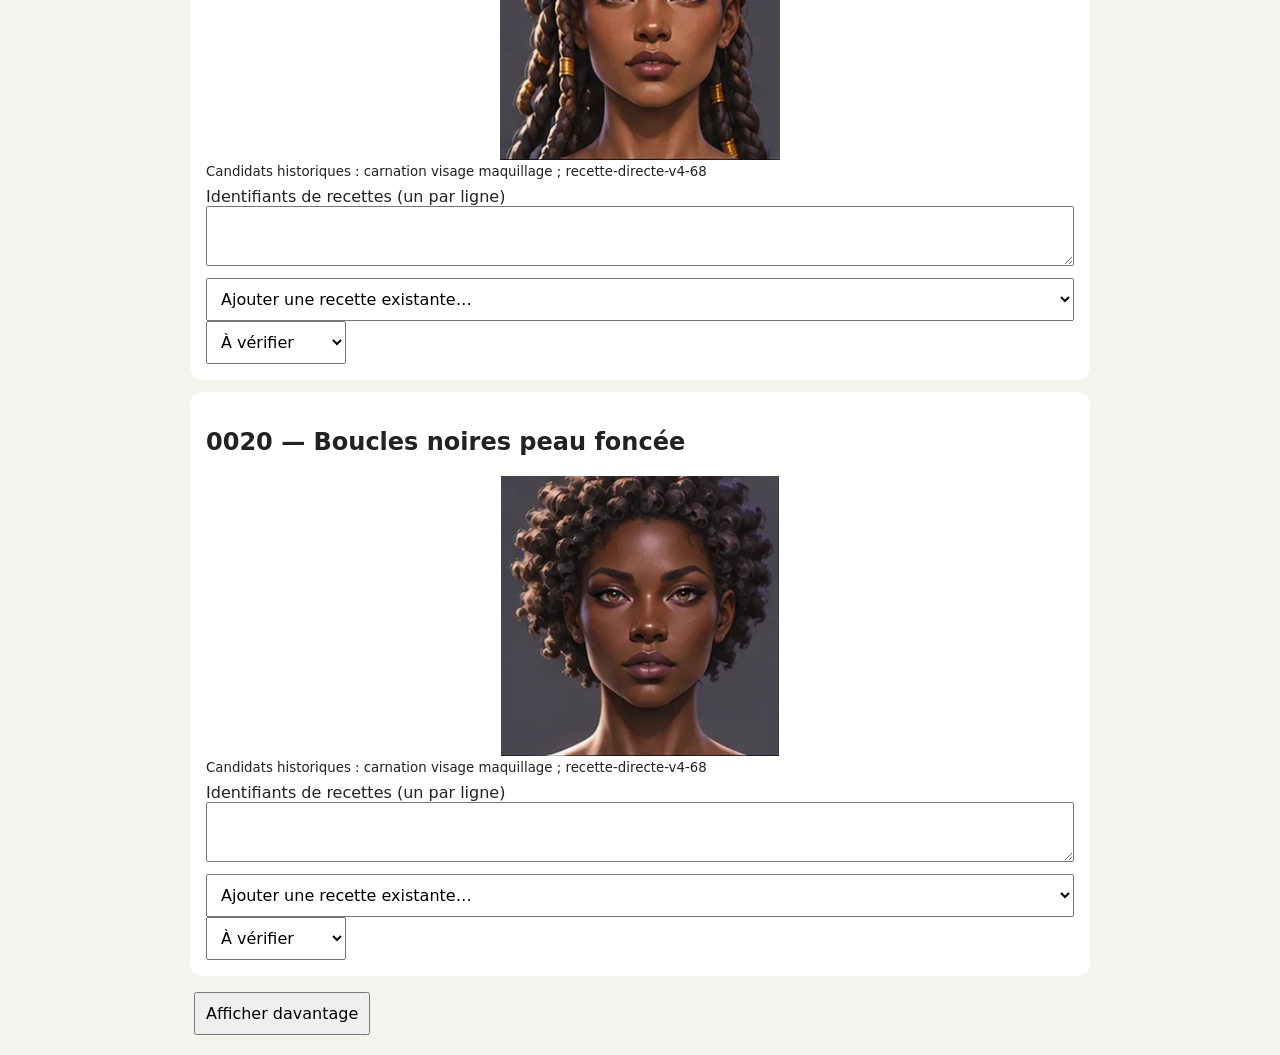
==== commit a6a58d92: "V10: sélection des recettes existantes et contrôle des identifiants dans l’atelier" ====
--- a/atelier.html
+++ b/atelier.html
@@ -1,3 +1,3 @@
 <!doctype html><html lang="fr"><meta charset="utf-8"><meta name="viewport" content="width=device-width,initial-scale=1"><title>Atelier — associations Atlas</title><style>body{font:16px system-ui;background:#f5f3ee;color:#222;margin:16px}main{max-width:900px;margin:auto}input,select,button,textarea{font:inherit;padding:10px;max-width:100%;box-sizing:border-box}article{background:white;padding:16px;border-radius:12px;margin:12px 0}img{width:100%;max-height:280px;object-fit:contain}label{display:block;margin:8px 0}textarea{width:100%}button{margin:4px}small{display:block}</style><main><a href="index.html">Retour à l’Atlas</a><h1>Atelier des associations</h1><p>Édition locale : aucune publication automatique. Exporter le registre pour intégration dans GitHub. Ne pas saisir de secret.</p><input id="q" placeholder="Sujet ou numéro"><select id="filter"><option value="">Tous les statuts</option><option value="a_verifier">À vérifier</option><option value="a_completer">À compléter</option><option value="associee">Associée</option><option value="testee">Testée</option><option value="validee">Validée</option></select><button id="export">Exporter JSON</button><p id="count"></p><section id="list"></section><button id="more">Afficher davantage</button></main><script>
-(async()=>{const $=id=>document.getElementById(id);let data;try{const response=await fetch('data/illustration-registry.json');if(!response.ok)throw Error(response.status);data=await response.json();const draft=localStorage.getItem('atlas-v10-registry-draft');if(draft){const parsed=JSON.parse(draft);if(parsed.schema===data.schema&&parsed.records.length===data.records.length)data=parsed;}}catch(e){$('count').textContent='Chargement impossible : '+e.message;return;}let limit=20;const save=()=>{try{localStorage.setItem('atlas-v10-registry-draft',JSON.stringify(data));}catch(e){$('count').textContent='Stockage local indisponible : exporter avant de quitter.';}};const statuses={a_verifier:'À vérifier',a_completer:'À compléter',associee:'Associée',testee:'Testée',validee:'Validée'};function render(){const q=$('q').value.toLowerCase();const rows=data.records.filter(r=>(r.id+' '+r.subject).toLowerCase().includes(q)&&(!$('filter').value||r.status===$('filter').value));$('count').textContent=rows.length+' illustrations';$('list').replaceChildren();for(const r of rows.slice(0,limit)){const a=document.createElement('article'),h=document.createElement('h2');h.textContent=r.assetPrefix+' — '+r.subject;a.append(h);for(const src of r.assets){const im=document.createElement('img');im.src=src;im.alt=r.subject;im.loading='lazy';a.append(im);}const c=document.createElement('small');c.textContent='Candidats historiques : '+(r.legacyCandidates.map(x=>x.anchor||x.query).join(' ; ')||'aucun');a.append(c);const l=document.createElement('label');l.textContent='Identifiants de recettes (un par ligne)';const input=document.createElement('textarea');input.value=r.recipeIds.join('\n');input.onchange=()=>{r.recipeIds=input.value.split('\n').map(x=>x.trim()).filter(Boolean);save();};l.append(input);a.append(l);const st=document.createElement('select');for(const [k,v] of Object.entries(statuses))st.add(new Option(v,k));st.value=r.status;st.onchange=()=>{r.status=st.value;save();};a.append(st);$('list').append(a);}$('more').hidden=rows.length<=limit;} $('q').oninput=$('filter').onchange=()=>{limit=20;render();};$('more').onclick=()=>{limit+=20;render();};$('export').onclick=()=>{const url=URL.createObjectURL(new Blob([JSON.stringify(data,null,2)],{type:'application/json'}));const a=document.createElement('a');a.href=url;a.download='illustration-registry.json';a.click();setTimeout(()=>URL.revokeObjectURL(url),1000);};render();})();
+(async()=>{const $=id=>document.getElementById(id);let data,recipeIndex=[];try{const response=await fetch('data/illustration-registry.json');if(!response.ok)throw Error(response.status);data=await response.json();const ri=await fetch('data/recipe-index.json');if(!ri.ok)throw Error('Index recettes indisponible');recipeIndex=(await ri.json()).records;const draft=localStorage.getItem('atlas-v10-registry-draft');if(draft){const parsed=JSON.parse(draft);if(parsed.schema===data.schema&&parsed.records.length===data.records.length)data=parsed;}}catch(e){$('count').textContent='Chargement impossible : '+e.message;return;}let limit=20;const save=()=>{try{localStorage.setItem('atlas-v10-registry-draft',JSON.stringify(data));}catch(e){$('count').textContent='Stockage local indisponible : exporter avant de quitter.';}};const statuses={a_verifier:'À vérifier',a_completer:'À compléter',associee:'Associée',testee:'Testée',validee:'Validée'};function render(){const q=$('q').value.toLowerCase();const rows=data.records.filter(r=>(r.id+' '+r.subject).toLowerCase().includes(q)&&(!$('filter').value||r.status===$('filter').value));$('count').textContent=rows.length+' illustrations';$('list').replaceChildren();for(const r of rows.slice(0,limit)){const a=document.createElement('article'),h=document.createElement('h2');h.textContent=r.assetPrefix+' — '+r.subject;a.append(h);for(const src of r.assets){const im=document.createElement('img');im.src=src;im.alt=r.subject;im.loading='lazy';a.append(im);}const c=document.createElement('small');c.textContent='Candidats historiques : '+(r.legacyCandidates.map(x=>x.anchor||x.query).join(' ; ')||'aucun');a.append(c);const l=document.createElement('label');l.textContent='Identifiants de recettes (un par ligne)';const input=document.createElement('textarea');input.value=r.recipeIds.join('\n');input.onchange=()=>{r.recipeIds=input.value.split('\n').map(x=>x.trim()).filter(Boolean);save();};l.append(input);a.append(l);const pick=document.createElement('select');pick.style.width='100%';pick.add(new Option('Ajouter une recette existante…',''));for(const recipe of recipeIndex)pick.add(new Option(recipe.title,recipe.id));pick.onchange=()=>{if(pick.value&&!r.recipeIds.includes(pick.value)){r.recipeIds.push(pick.value);input.value=r.recipeIds.join('\n');save();}pick.value='';};a.append(pick);const warn=document.createElement('small');const check=()=>{const unknown=r.recipeIds.filter(id=>!recipeIndex.some(x=>x.id===id));warn.textContent=unknown.length?'Identifiants non reconnus dans cet index : '+unknown.join(', '):'';};input.addEventListener('change',check);check();a.append(warn);const st=document.createElement('select');for(const [k,v] of Object.entries(statuses))st.add(new Option(v,k));st.value=r.status;st.onchange=()=>{r.status=st.value;save();};a.append(st);$('list').append(a);}$('more').hidden=rows.length<=limit;} $('q').oninput=$('filter').onchange=()=>{limit=20;render();};$('more').onclick=()=>{limit+=20;render();};$('export').onclick=()=>{const url=URL.createObjectURL(new Blob([JSON.stringify(data,null,2)],{type:'application/json'}));const a=document.createElement('a');a.href=url;a.download='illustration-registry.json';a.click();setTimeout(()=>URL.revokeObjectURL(url),1000);};render();})();
 </script></html>
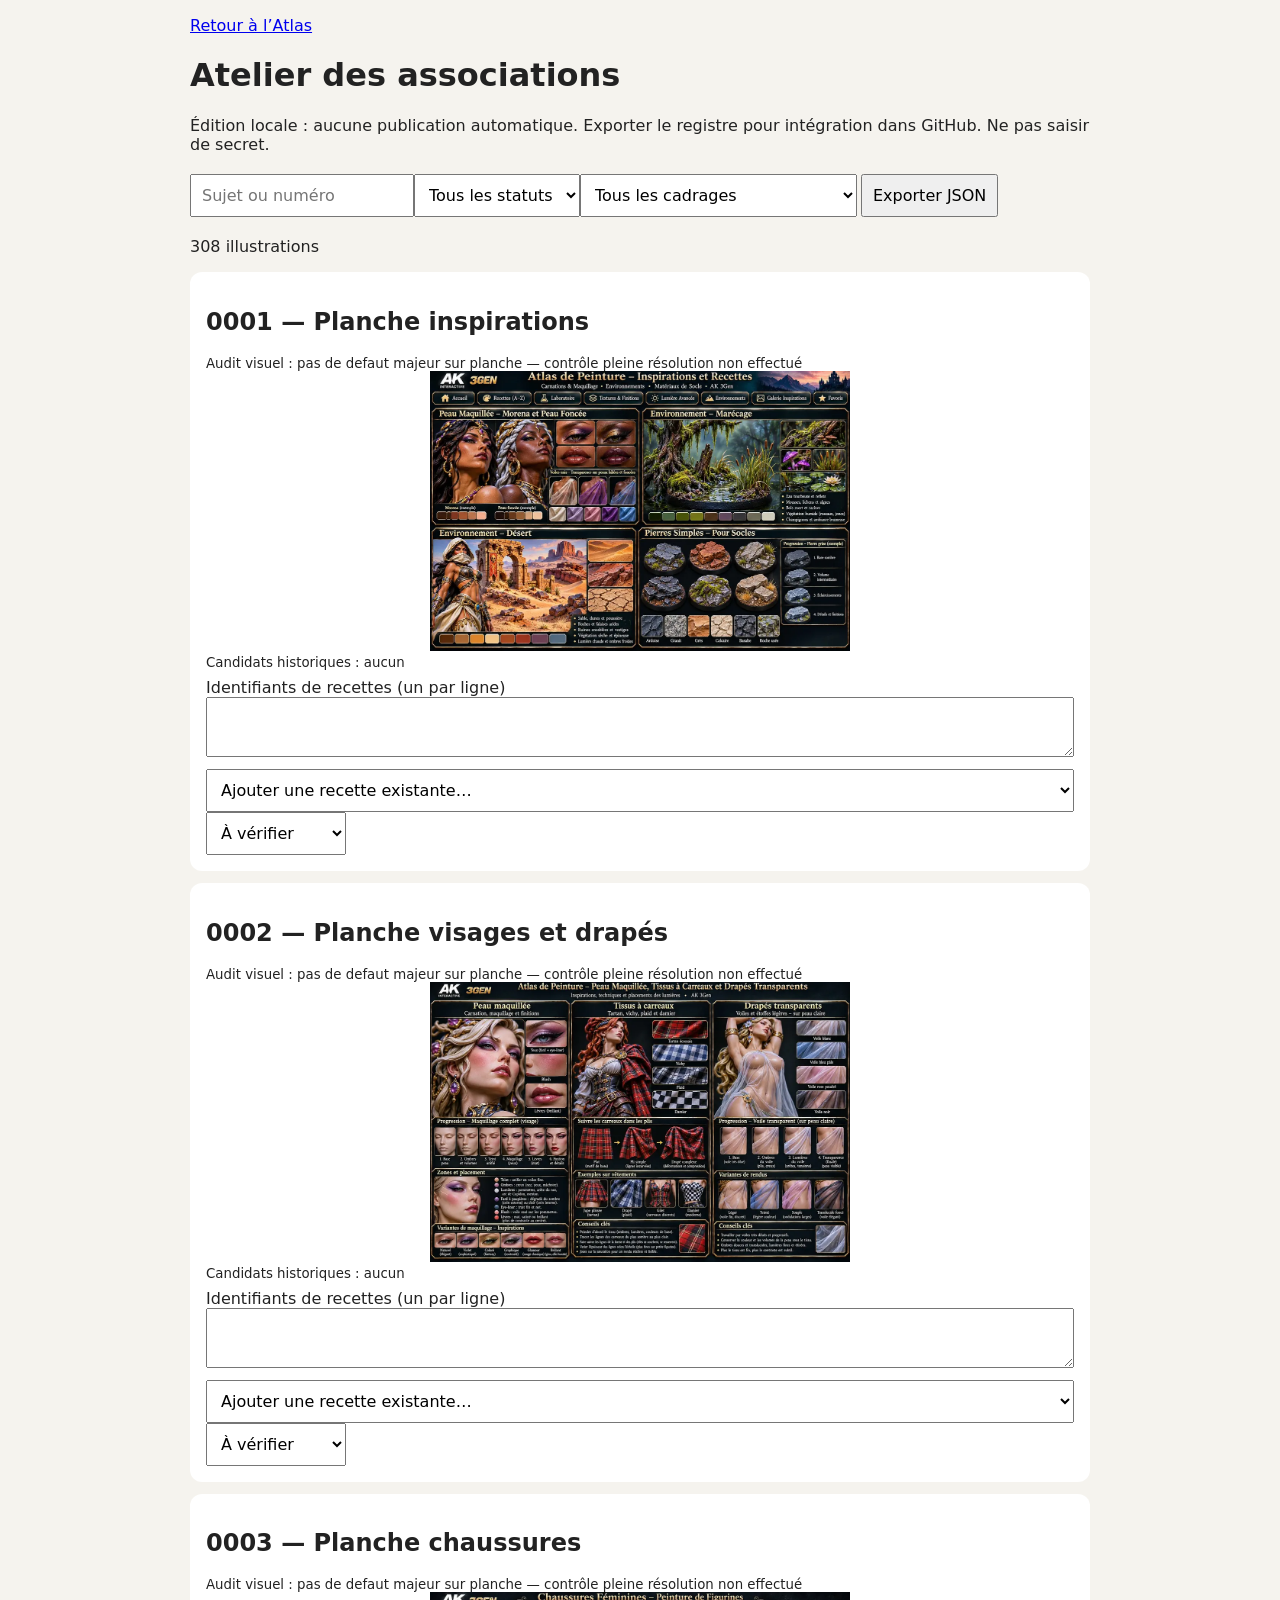
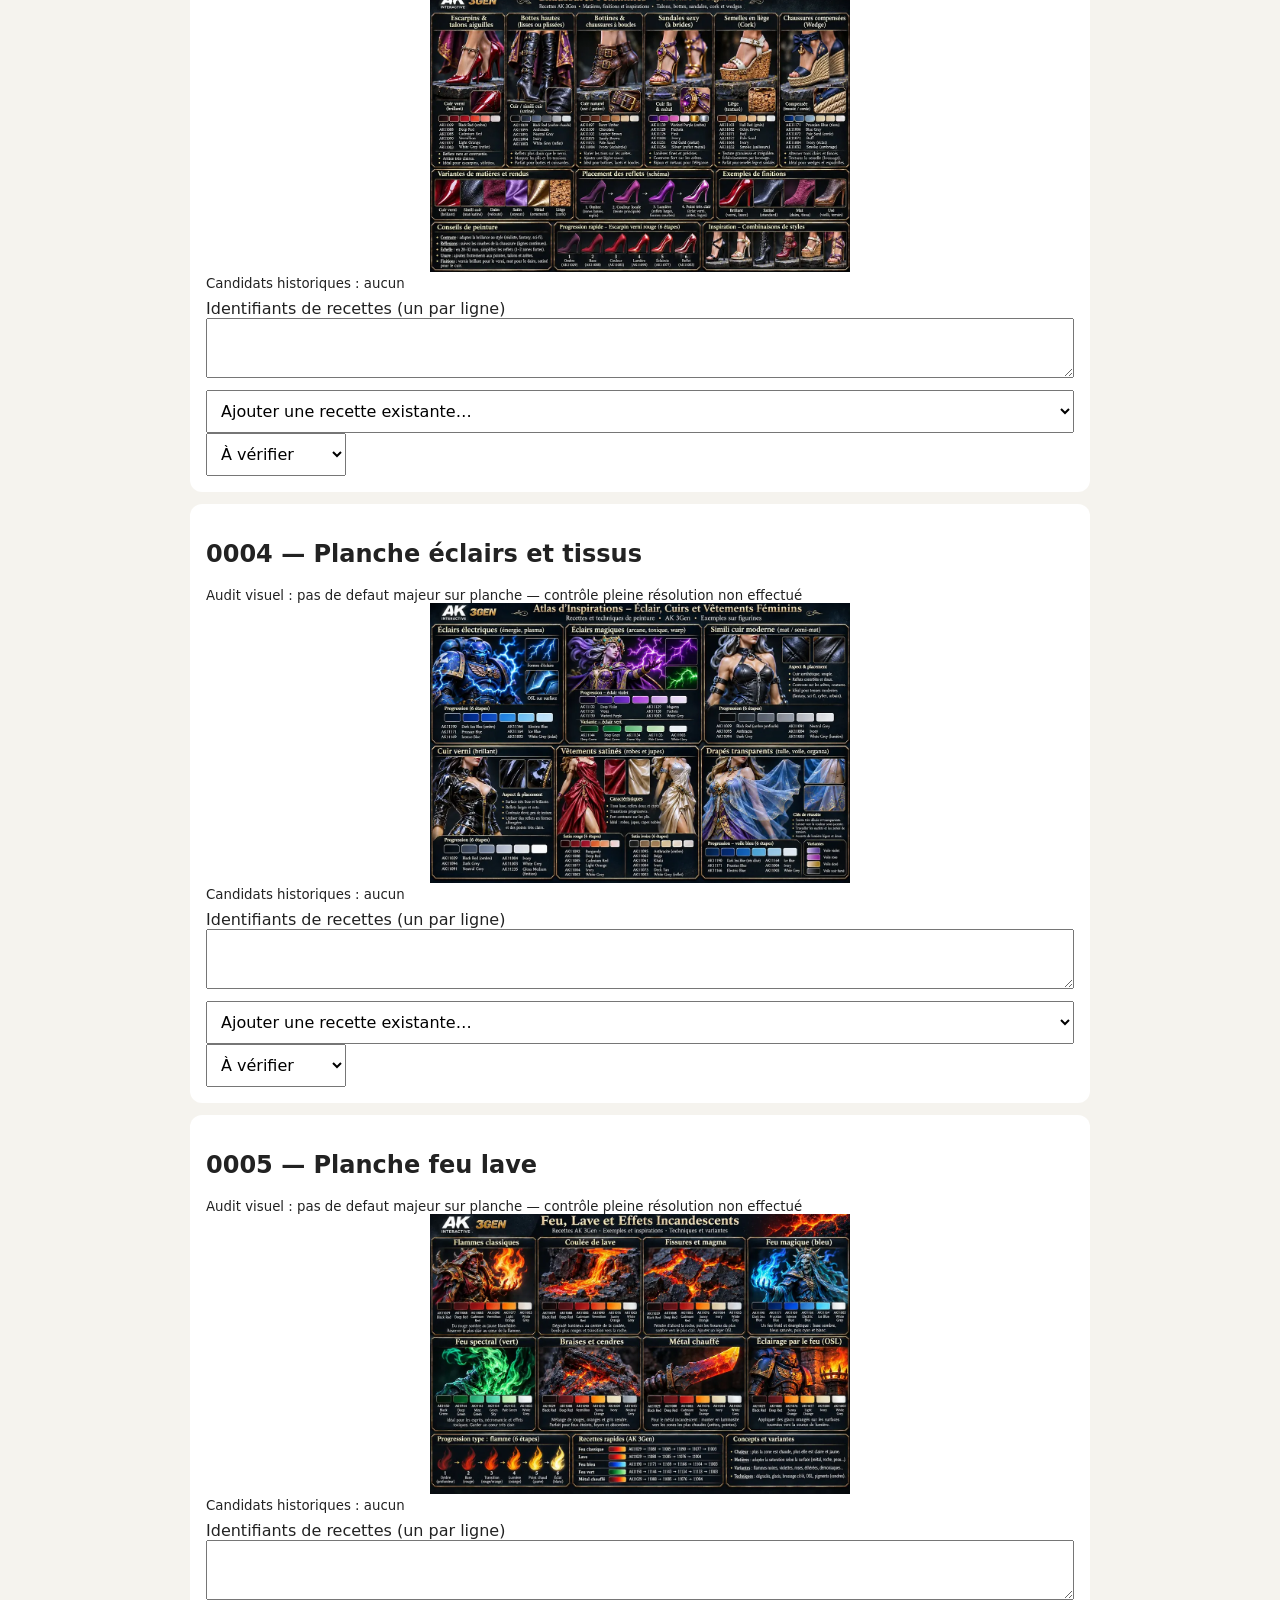
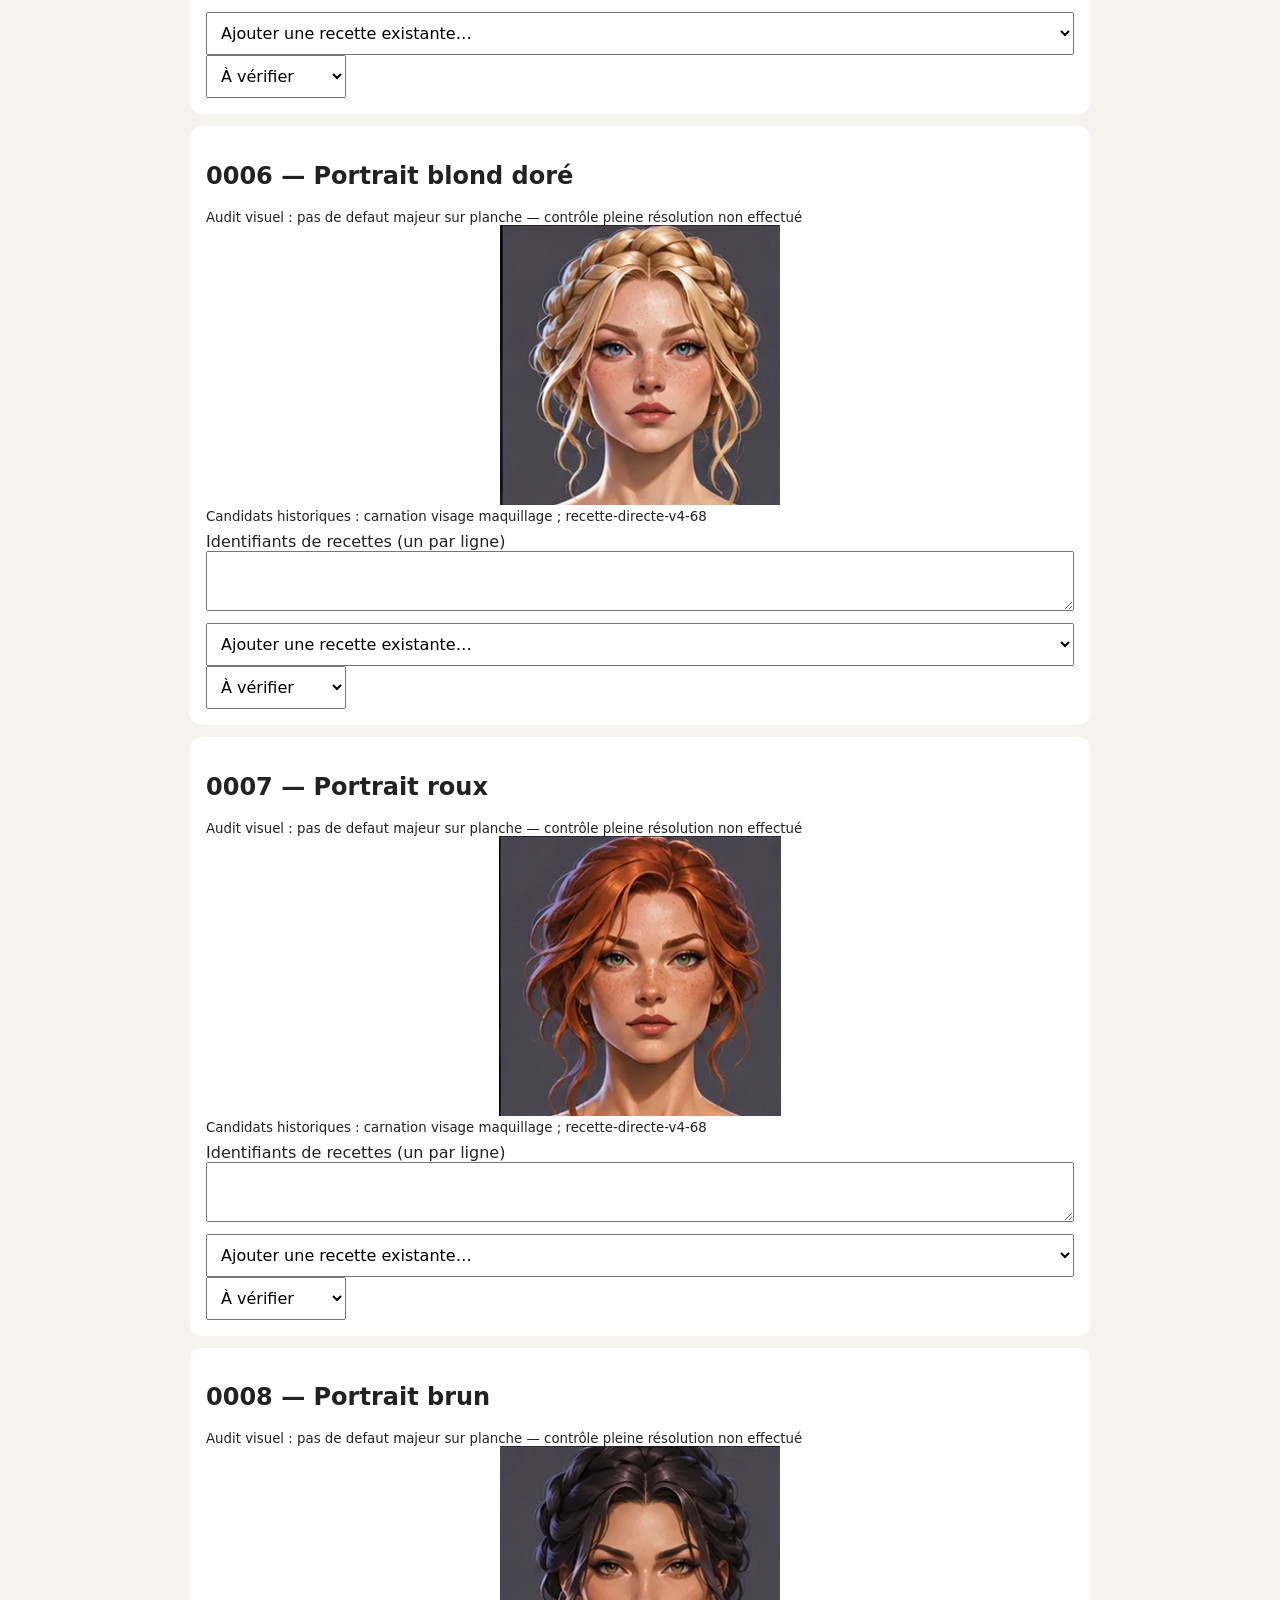
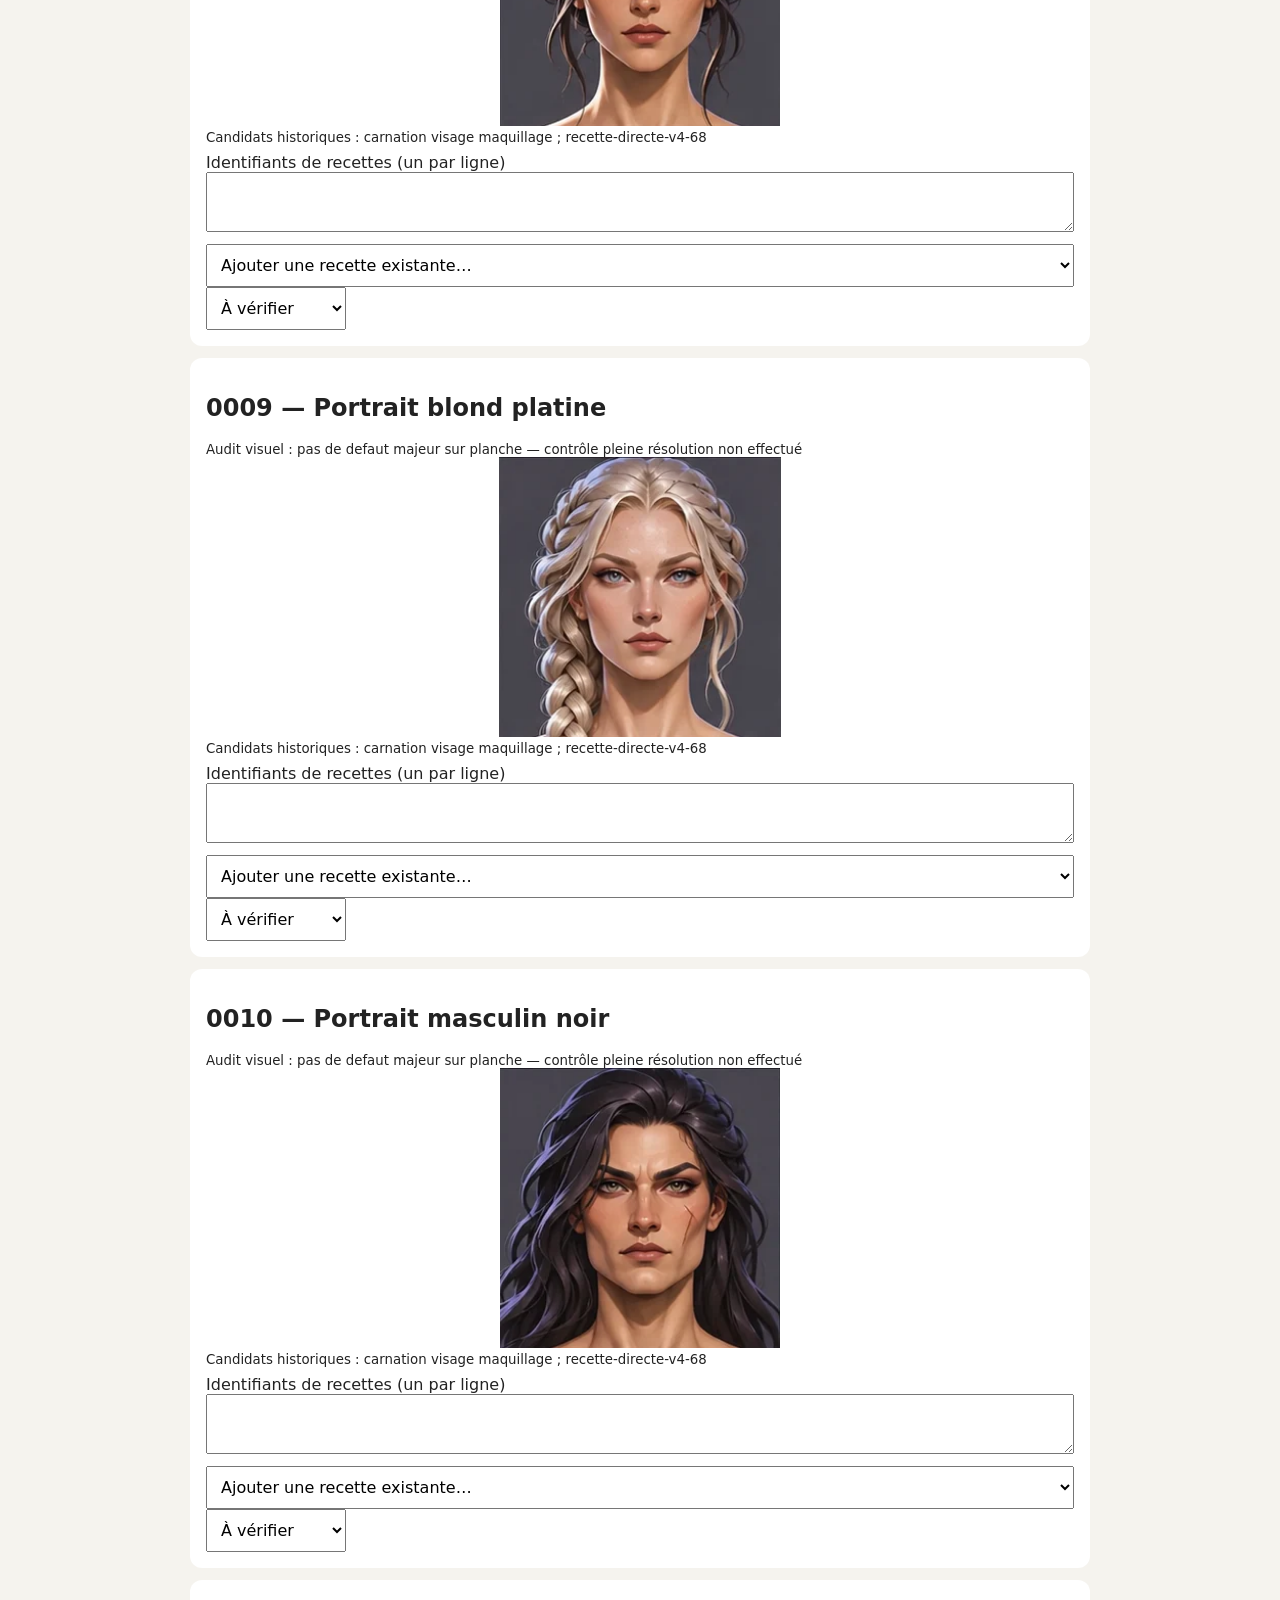
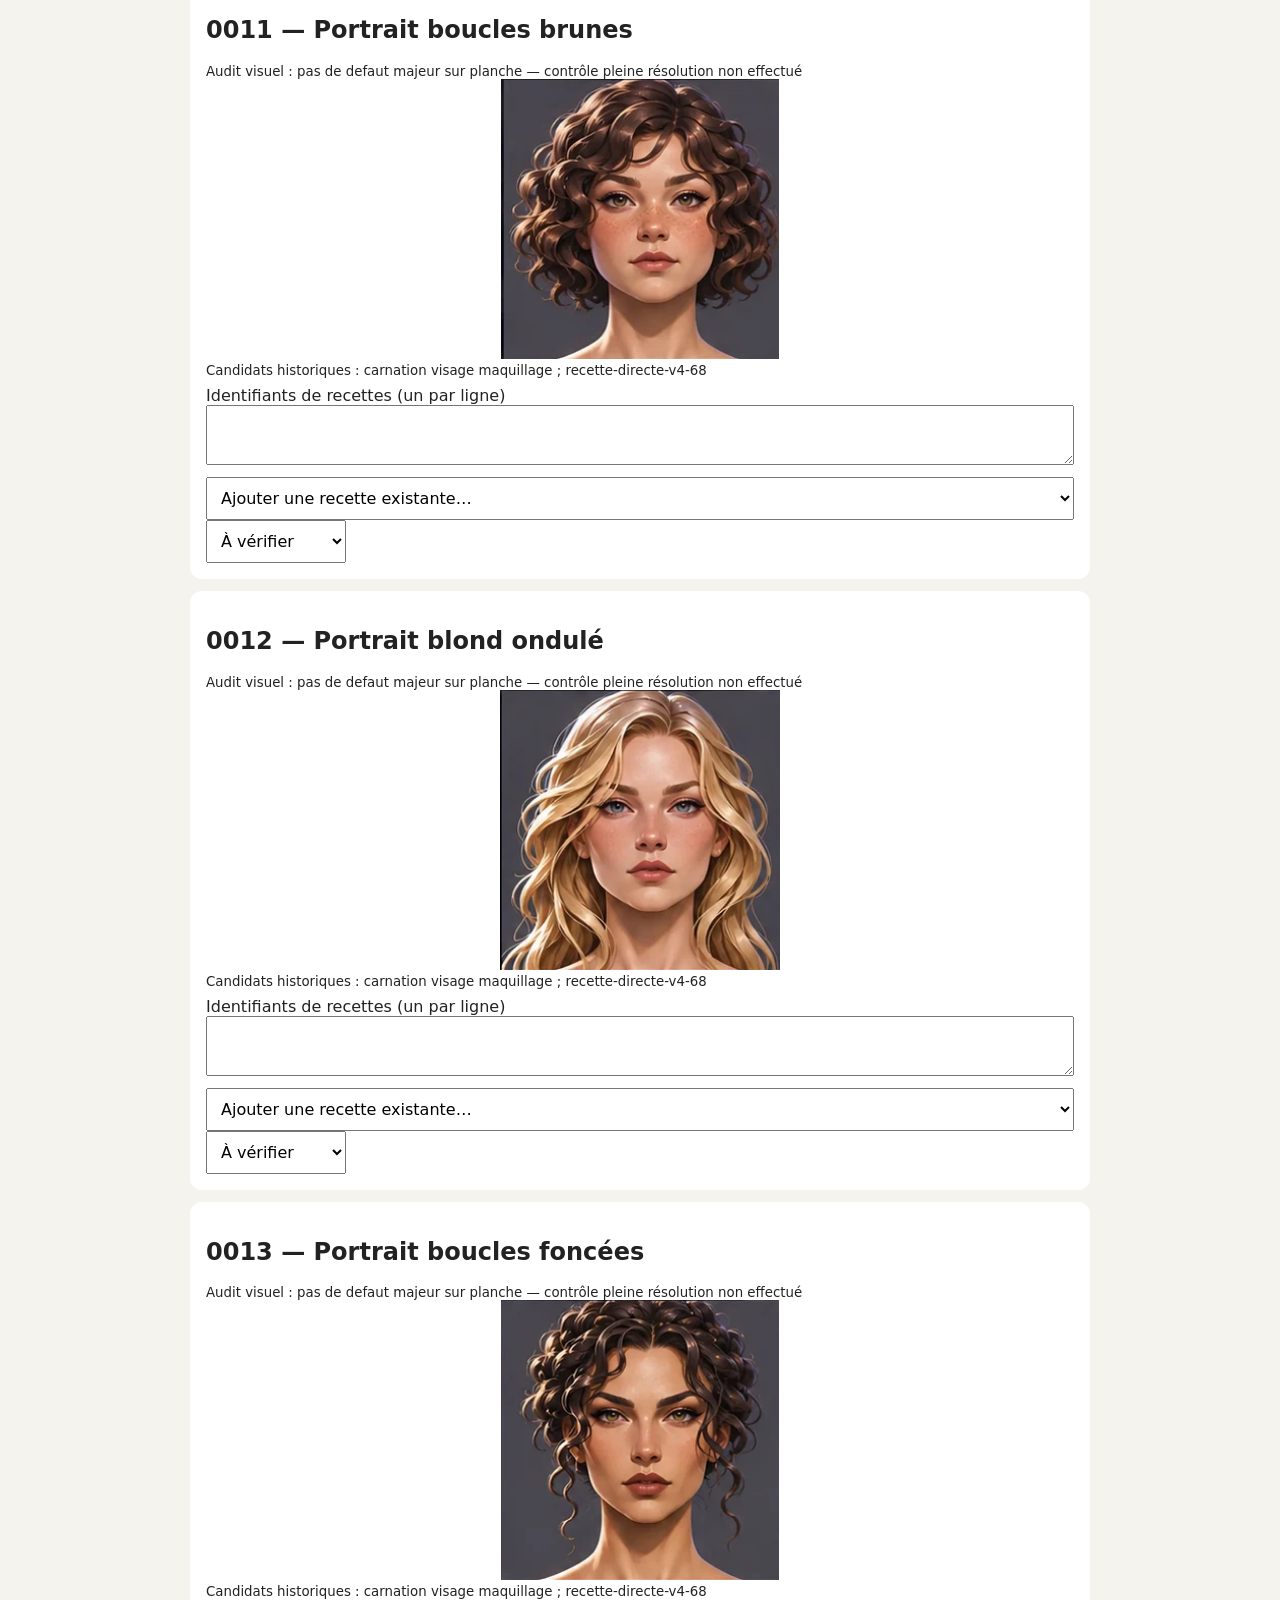
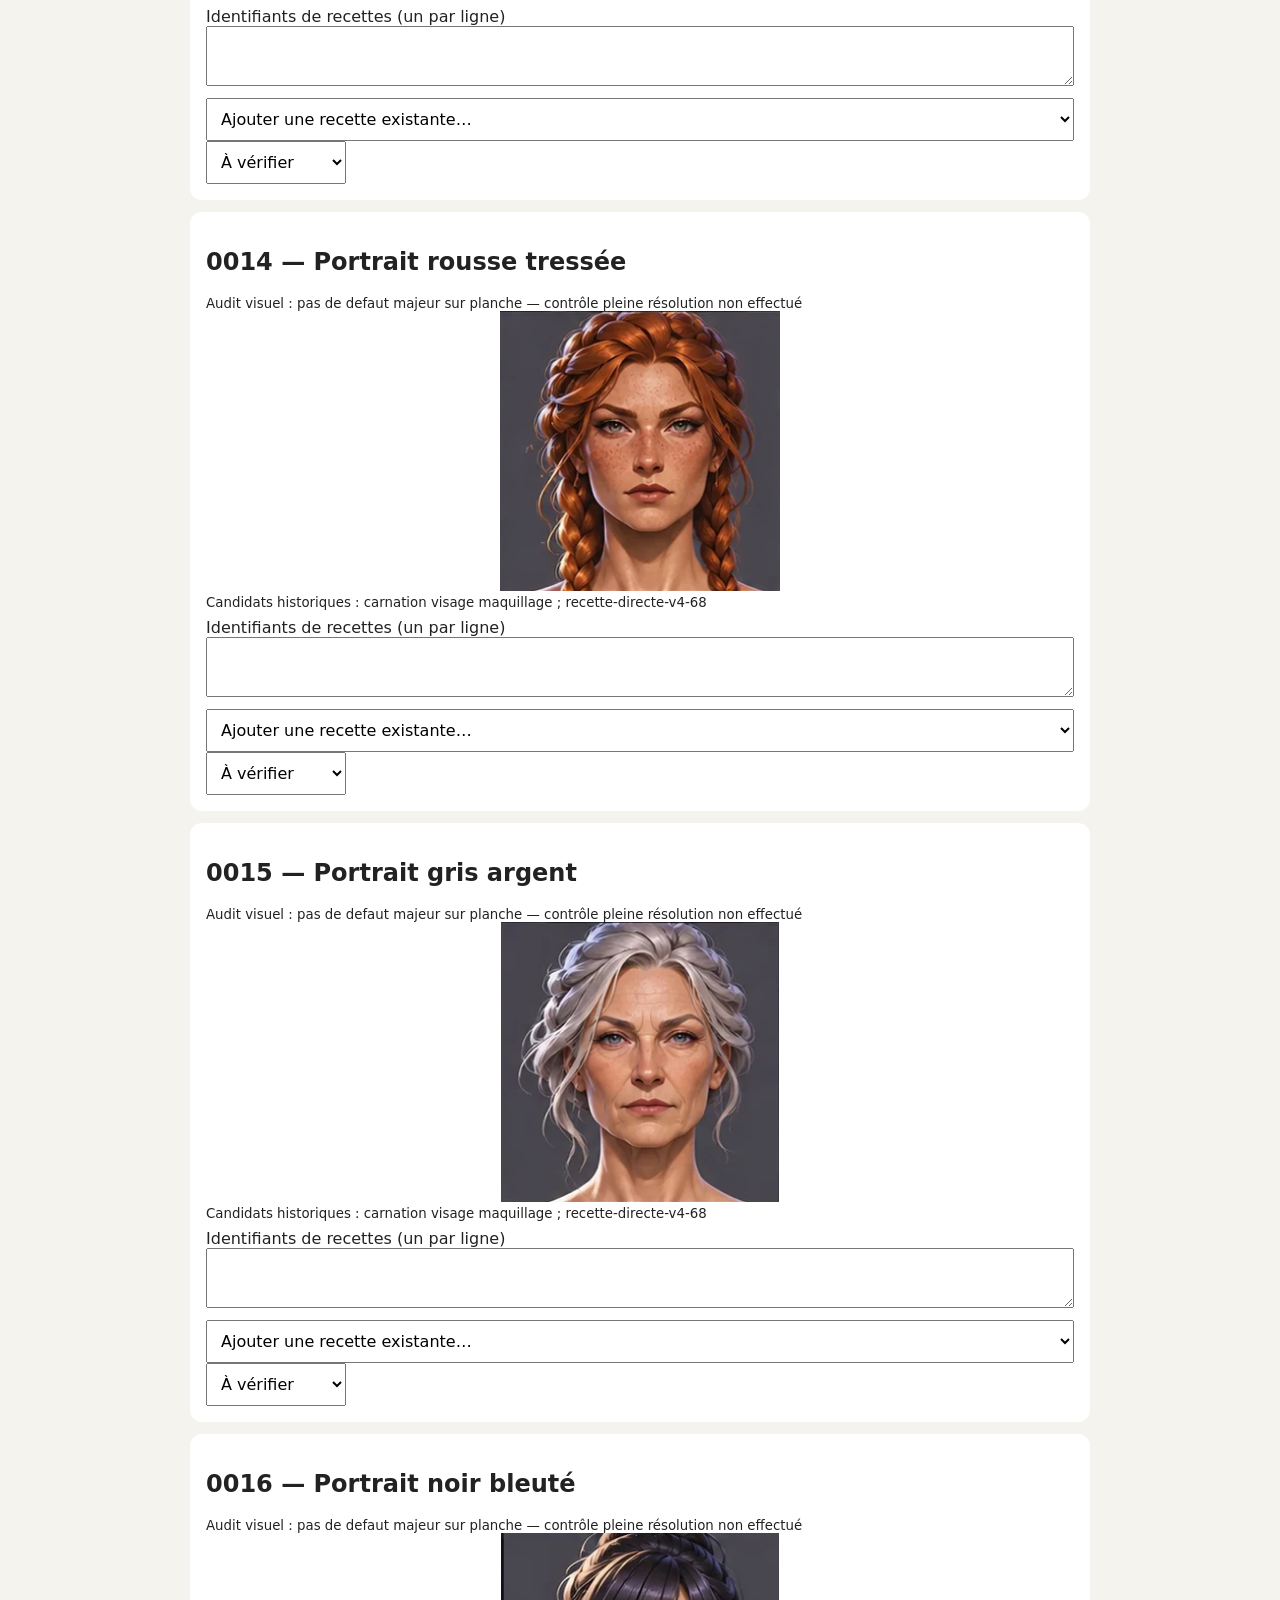
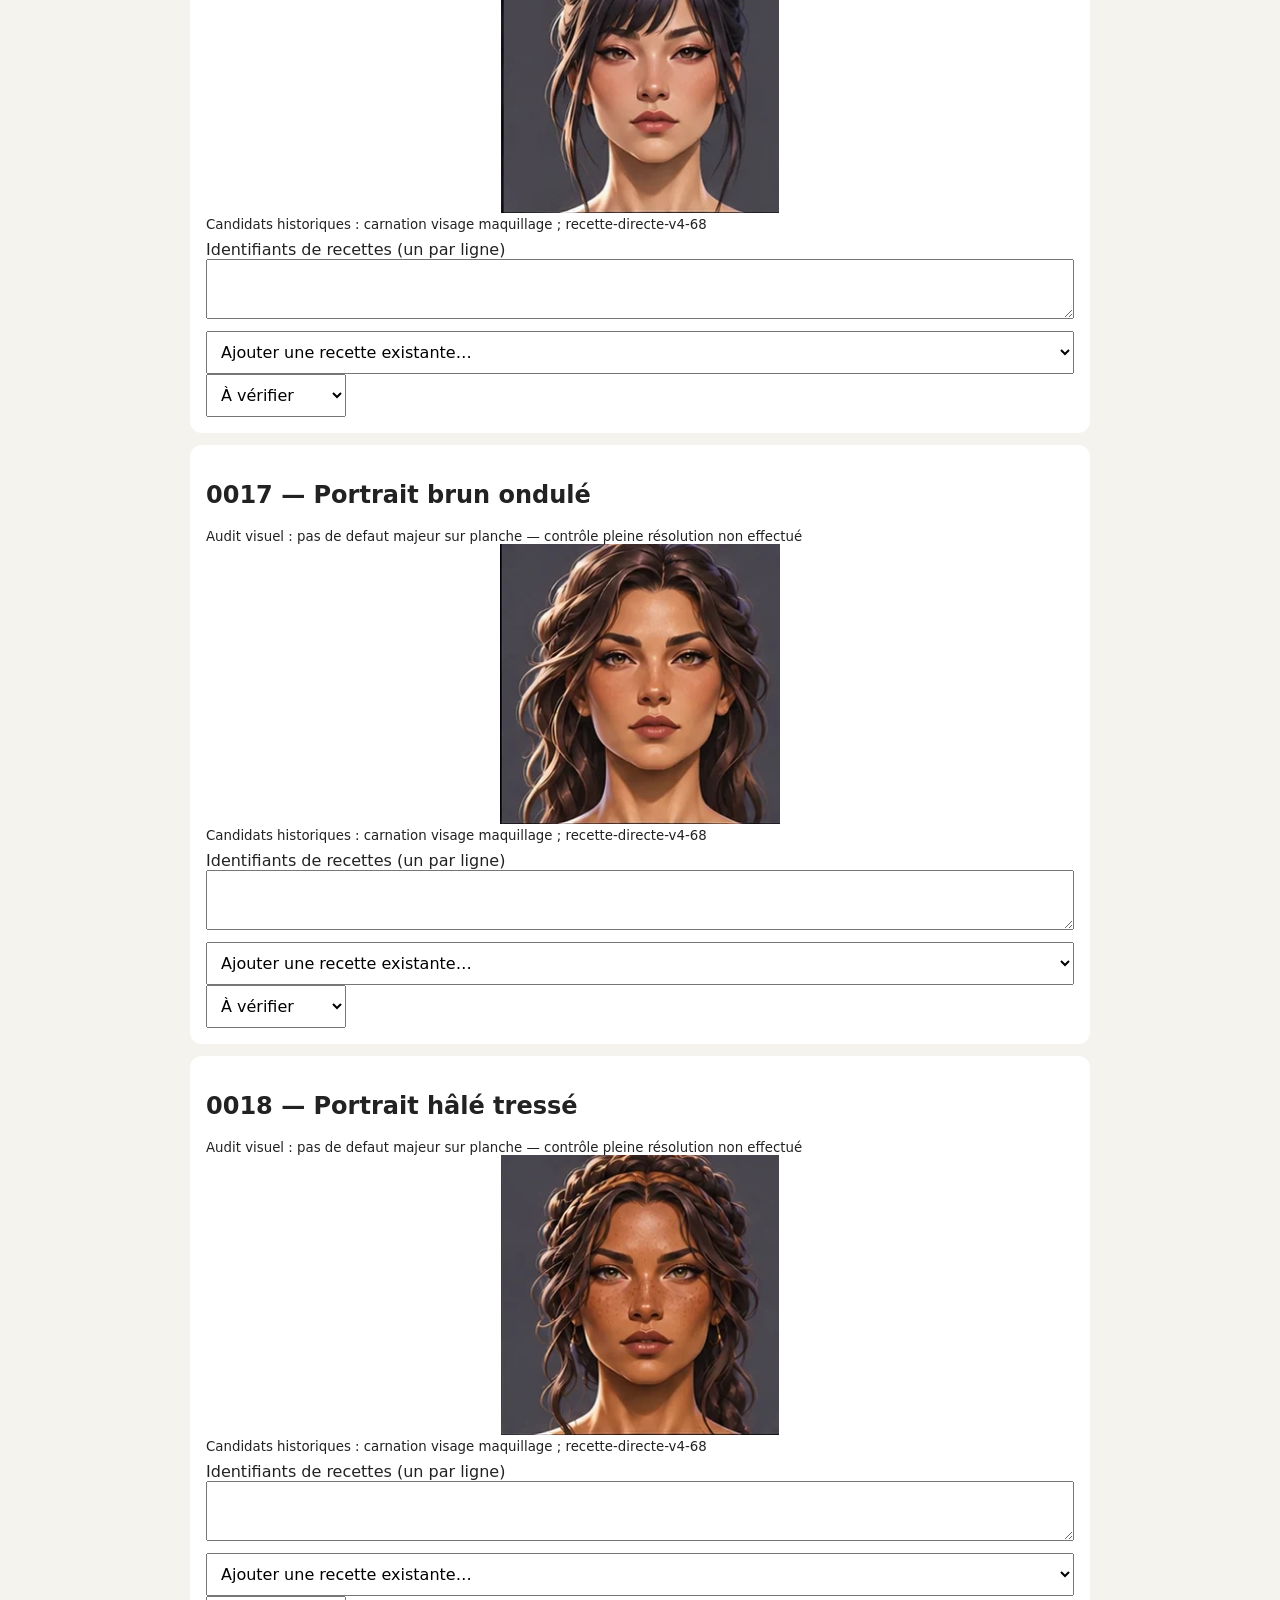
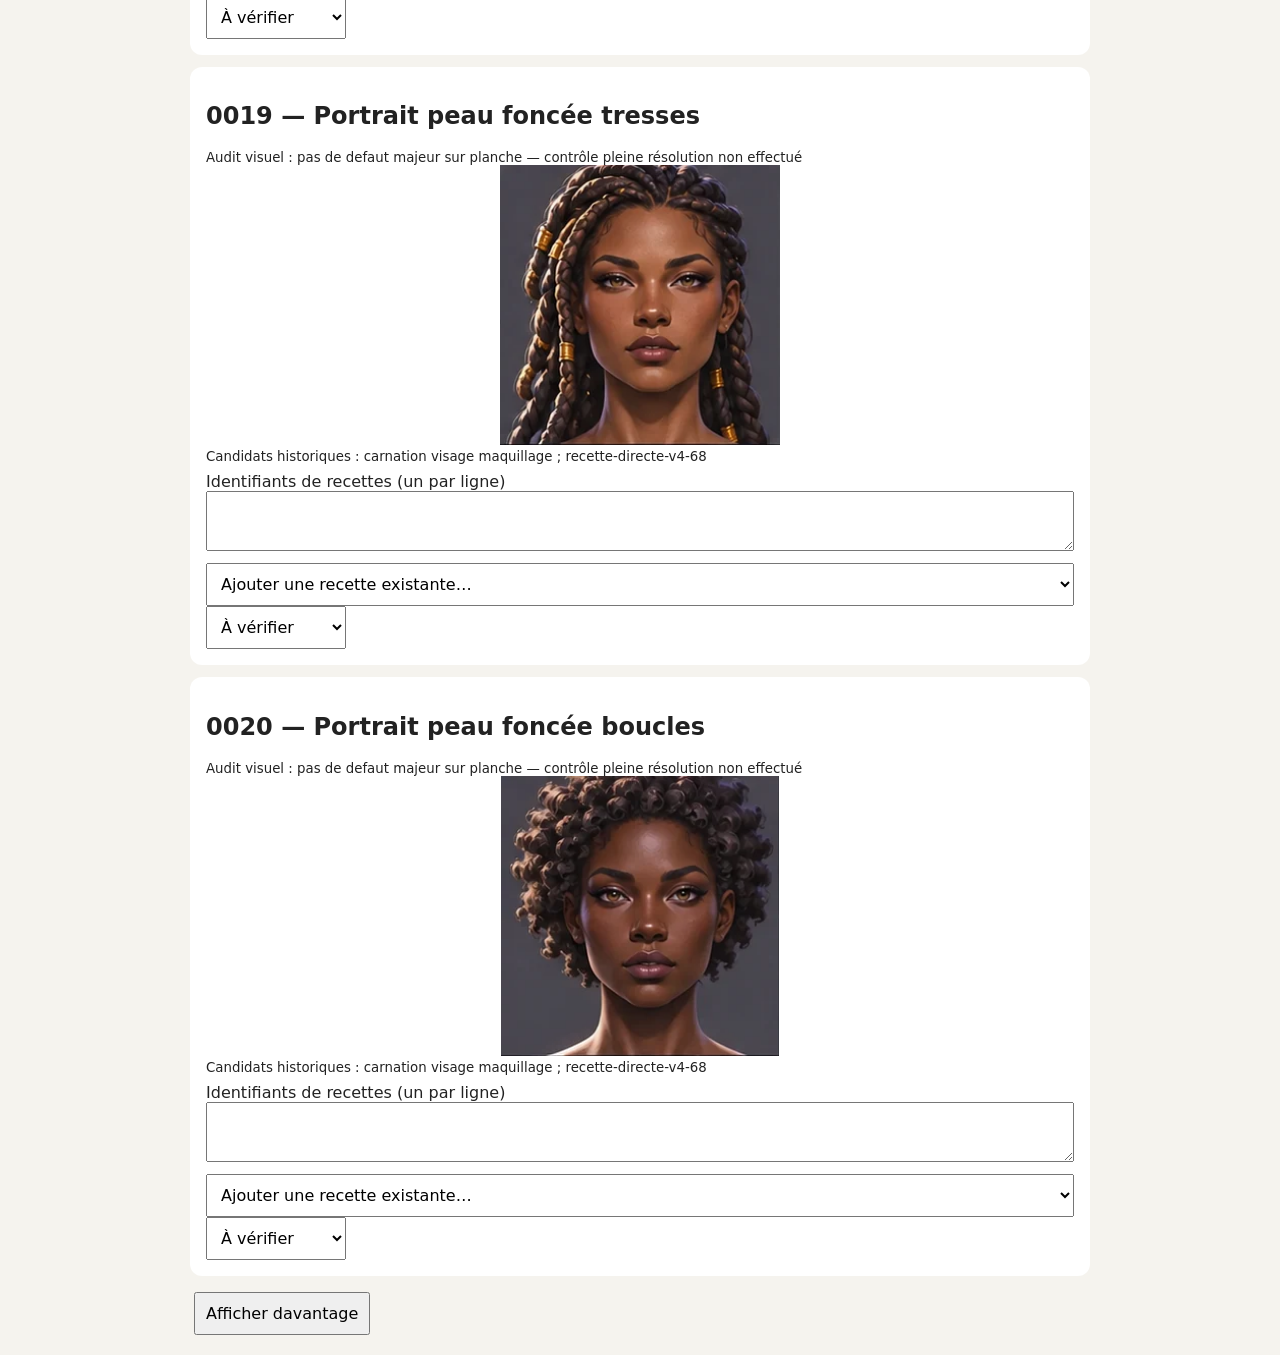
==== commit 33122174: "V10: afficher et filtrer les anomalies visuelles dans l’atelier" ====
--- a/atelier.html
+++ b/atelier.html
@@ -1,3 +1,3 @@
-<!doctype html><html lang="fr"><meta charset="utf-8"><meta name="viewport" content="width=device-width,initial-scale=1"><title>Atelier — associations Atlas</title><style>body{font:16px system-ui;background:#f5f3ee;color:#222;margin:16px}main{max-width:900px;margin:auto}input,select,button,textarea{font:inherit;padding:10px;max-width:100%;box-sizing:border-box}article{background:white;padding:16px;border-radius:12px;margin:12px 0}img{width:100%;max-height:280px;object-fit:contain}label{display:block;margin:8px 0}textarea{width:100%}button{margin:4px}small{display:block}</style><main><a href="index.html">Retour à l’Atlas</a><h1>Atelier des associations</h1><p>Édition locale : aucune publication automatique. Exporter le registre pour intégration dans GitHub. Ne pas saisir de secret.</p><input id="q" placeholder="Sujet ou numéro"><select id="filter"><option value="">Tous les statuts</option><option value="a_verifier">À vérifier</option><option value="a_completer">À compléter</option><option value="associee">Associée</option><option value="testee">Testée</option><option value="validee">Validée</option></select><button id="export">Exporter JSON</button><p id="count"></p><section id="list"></section><button id="more">Afficher davantage</button></main><script>
-(async()=>{const $=id=>document.getElementById(id);let data,recipeIndex=[];try{const response=await fetch('data/illustration-registry.json');if(!response.ok)throw Error(response.status);data=await response.json();const ri=await fetch('data/recipe-index.json');if(!ri.ok)throw Error('Index recettes indisponible');recipeIndex=(await ri.json()).records;const draft=localStorage.getItem('atlas-v10-registry-draft');if(draft){const parsed=JSON.parse(draft);if(parsed.schema===data.schema&&parsed.records.length===data.records.length)data=parsed;}}catch(e){$('count').textContent='Chargement impossible : '+e.message;return;}let limit=20;const save=()=>{try{localStorage.setItem('atlas-v10-registry-draft',JSON.stringify(data));}catch(e){$('count').textContent='Stockage local indisponible : exporter avant de quitter.';}};const statuses={a_verifier:'À vérifier',a_completer:'À compléter',associee:'Associée',testee:'Testée',validee:'Validée'};function render(){const q=$('q').value.toLowerCase();const rows=data.records.filter(r=>(r.id+' '+r.subject).toLowerCase().includes(q)&&(!$('filter').value||r.status===$('filter').value));$('count').textContent=rows.length+' illustrations';$('list').replaceChildren();for(const r of rows.slice(0,limit)){const a=document.createElement('article'),h=document.createElement('h2');h.textContent=r.assetPrefix+' — '+r.subject;a.append(h);for(const src of r.assets){const im=document.createElement('img');im.src=src;im.alt=r.subject;im.loading='lazy';a.append(im);}const c=document.createElement('small');c.textContent='Candidats historiques : '+(r.legacyCandidates.map(x=>x.anchor||x.query).join(' ; ')||'aucun');a.append(c);const l=document.createElement('label');l.textContent='Identifiants de recettes (un par ligne)';const input=document.createElement('textarea');input.value=r.recipeIds.join('\n');input.onchange=()=>{r.recipeIds=input.value.split('\n').map(x=>x.trim()).filter(Boolean);save();};l.append(input);a.append(l);const pick=document.createElement('select');pick.style.width='100%';pick.add(new Option('Ajouter une recette existante…',''));for(const recipe of recipeIndex)pick.add(new Option(recipe.title,recipe.id));pick.onchange=()=>{if(pick.value&&!r.recipeIds.includes(pick.value)){r.recipeIds.push(pick.value);input.value=r.recipeIds.join('\n');save();}pick.value='';};a.append(pick);const warn=document.createElement('small');const check=()=>{const unknown=r.recipeIds.filter(id=>!recipeIndex.some(x=>x.id===id));warn.textContent=unknown.length?'Identifiants non reconnus dans cet index : '+unknown.join(', '):'';};input.addEventListener('change',check);check();a.append(warn);const st=document.createElement('select');for(const [k,v] of Object.entries(statuses))st.add(new Option(v,k));st.value=r.status;st.onchange=()=>{r.status=st.value;save();};a.append(st);$('list').append(a);}$('more').hidden=rows.length<=limit;} $('q').oninput=$('filter').onchange=()=>{limit=20;render();};$('more').onclick=()=>{limit+=20;render();};$('export').onclick=()=>{const url=URL.createObjectURL(new Blob([JSON.stringify(data,null,2)],{type:'application/json'}));const a=document.createElement('a');a.href=url;a.download='illustration-registry.json';a.click();setTimeout(()=>URL.revokeObjectURL(url),1000);};render();})();
+<!doctype html><html lang="fr"><meta charset="utf-8"><meta name="viewport" content="width=device-width,initial-scale=1"><title>Atelier — associations Atlas</title><style>body{font:16px system-ui;background:#f5f3ee;color:#222;margin:16px}main{max-width:900px;margin:auto}input,select,button,textarea{font:inherit;padding:10px;max-width:100%;box-sizing:border-box}article{background:white;padding:16px;border-radius:12px;margin:12px 0}img{width:100%;max-height:280px;object-fit:contain}label{display:block;margin:8px 0}textarea{width:100%}button{margin:4px}small{display:block}</style><main><a href="index.html">Retour à l’Atlas</a><h1>Atelier des associations</h1><p>Édition locale : aucune publication automatique. Exporter le registre pour intégration dans GitHub. Ne pas saisir de secret.</p><input id="q" placeholder="Sujet ou numéro"><select id="filter"><option value="">Tous les statuts</option><option value="a_verifier">À vérifier</option><option value="a_completer">À compléter</option><option value="associee">Associée</option><option value="testee">Testée</option><option value="validee">Validée</option></select><select id="visual"><option value="">Tous les cadrages</option><option value="issues">À contrôler ou corriger</option><option value="ok">Sans défaut majeur apparent</option></select><button id="export">Exporter JSON</button><p id="count"></p><section id="list"></section><button id="more">Afficher davantage</button></main><script>
+(async()=>{const $=id=>document.getElementById(id);let data,recipeIndex=[];try{const response=await fetch('data/illustration-registry.json');if(!response.ok)throw Error(response.status);data=await response.json();const ri=await fetch('data/recipe-index.json');if(!ri.ok)throw Error('Index recettes indisponible');recipeIndex=(await ri.json()).records;const di=await fetch('data/dynamic-recipe-index.json');if(!di.ok)throw Error('Index dynamique indisponible');recipeIndex.push(...(await di.json()).records);recipeIndex.sort((a,b)=>a.title.localeCompare(b.title,'fr'));const draft=localStorage.getItem('atlas-v10-registry-draft');if(draft){const parsed=JSON.parse(draft);if(parsed.schema===data.schema&&parsed.records.length===data.records.length)data=parsed;}}catch(e){$('count').textContent='Chargement impossible : '+e.message;return;}let limit=20;const save=()=>{try{localStorage.setItem('atlas-v10-registry-draft',JSON.stringify(data));}catch(e){$('count').textContent='Stockage local indisponible : exporter avant de quitter.';}};const statuses={a_verifier:'À vérifier',a_completer:'À compléter',associee:'Associée',testee:'Testée',validee:'Validée'};function render(){const q=$('q').value.toLowerCase();const rows=data.records.filter(r=>(r.id+' '+r.subject).toLowerCase().includes(q)&&(!$('filter').value||r.status===$('filter').value)&&(!$('visual').value||($('visual').value==='ok')===(r.visualInspection?.status==='pas_de_defaut_majeur_sur_planche')));$('count').textContent=rows.length+' illustrations';$('list').replaceChildren();for(const r of rows.slice(0,limit)){const a=document.createElement('article'),h=document.createElement('h2');h.textContent=r.assetPrefix+' — '+r.subject;a.append(h);const visual=document.createElement('small');visual.textContent='Audit visuel : '+(r.visualInspection?.status||'non renseigné').replaceAll('_',' ')+' — contrôle pleine résolution non effectué';a.append(visual);for(const src of r.assets){const im=document.createElement('img');im.src=src;im.alt=r.subject;im.loading='lazy';a.append(im);}const c=document.createElement('small');c.textContent='Candidats historiques : '+(r.legacyCandidates.map(x=>x.anchor||x.query).join(' ; ')||'aucun');a.append(c);const l=document.createElement('label');l.textContent='Identifiants de recettes (un par ligne)';const input=document.createElement('textarea');input.value=r.recipeIds.join('\n');input.onchange=()=>{r.recipeIds=input.value.split('\n').map(x=>x.trim()).filter(Boolean);save();};l.append(input);a.append(l);const pick=document.createElement('select');pick.style.width='100%';pick.add(new Option('Ajouter une recette existante…',''));for(const recipe of recipeIndex)pick.add(new Option(recipe.title+(recipe.source?' — '+recipe.source:''),recipe.id));pick.onchange=()=>{if(pick.value&&!r.recipeIds.includes(pick.value)){r.recipeIds.push(pick.value);input.value=r.recipeIds.join('\n');save();}pick.value='';};a.append(pick);const warn=document.createElement('small');const check=()=>{const unknown=r.recipeIds.filter(id=>!recipeIndex.some(x=>x.id===id));warn.textContent=unknown.length?'Identifiants non reconnus dans cet index : '+unknown.join(', '):'';};input.addEventListener('change',check);check();a.append(warn);const st=document.createElement('select');for(const [k,v] of Object.entries(statuses))st.add(new Option(v,k));st.value=r.status;st.onchange=()=>{r.status=st.value;save();};a.append(st);$('list').append(a);}$('more').hidden=rows.length<=limit;} $('q').oninput=$('filter').onchange=$('visual').onchange=()=>{limit=20;render();};$('more').onclick=()=>{limit+=20;render();};$('export').onclick=()=>{const url=URL.createObjectURL(new Blob([JSON.stringify(data,null,2)],{type:'application/json'}));const a=document.createElement('a');a.href=url;a.download='illustration-registry.json';a.click();setTimeout(()=>URL.revokeObjectURL(url),1000);};render();})();
 </script></html>
